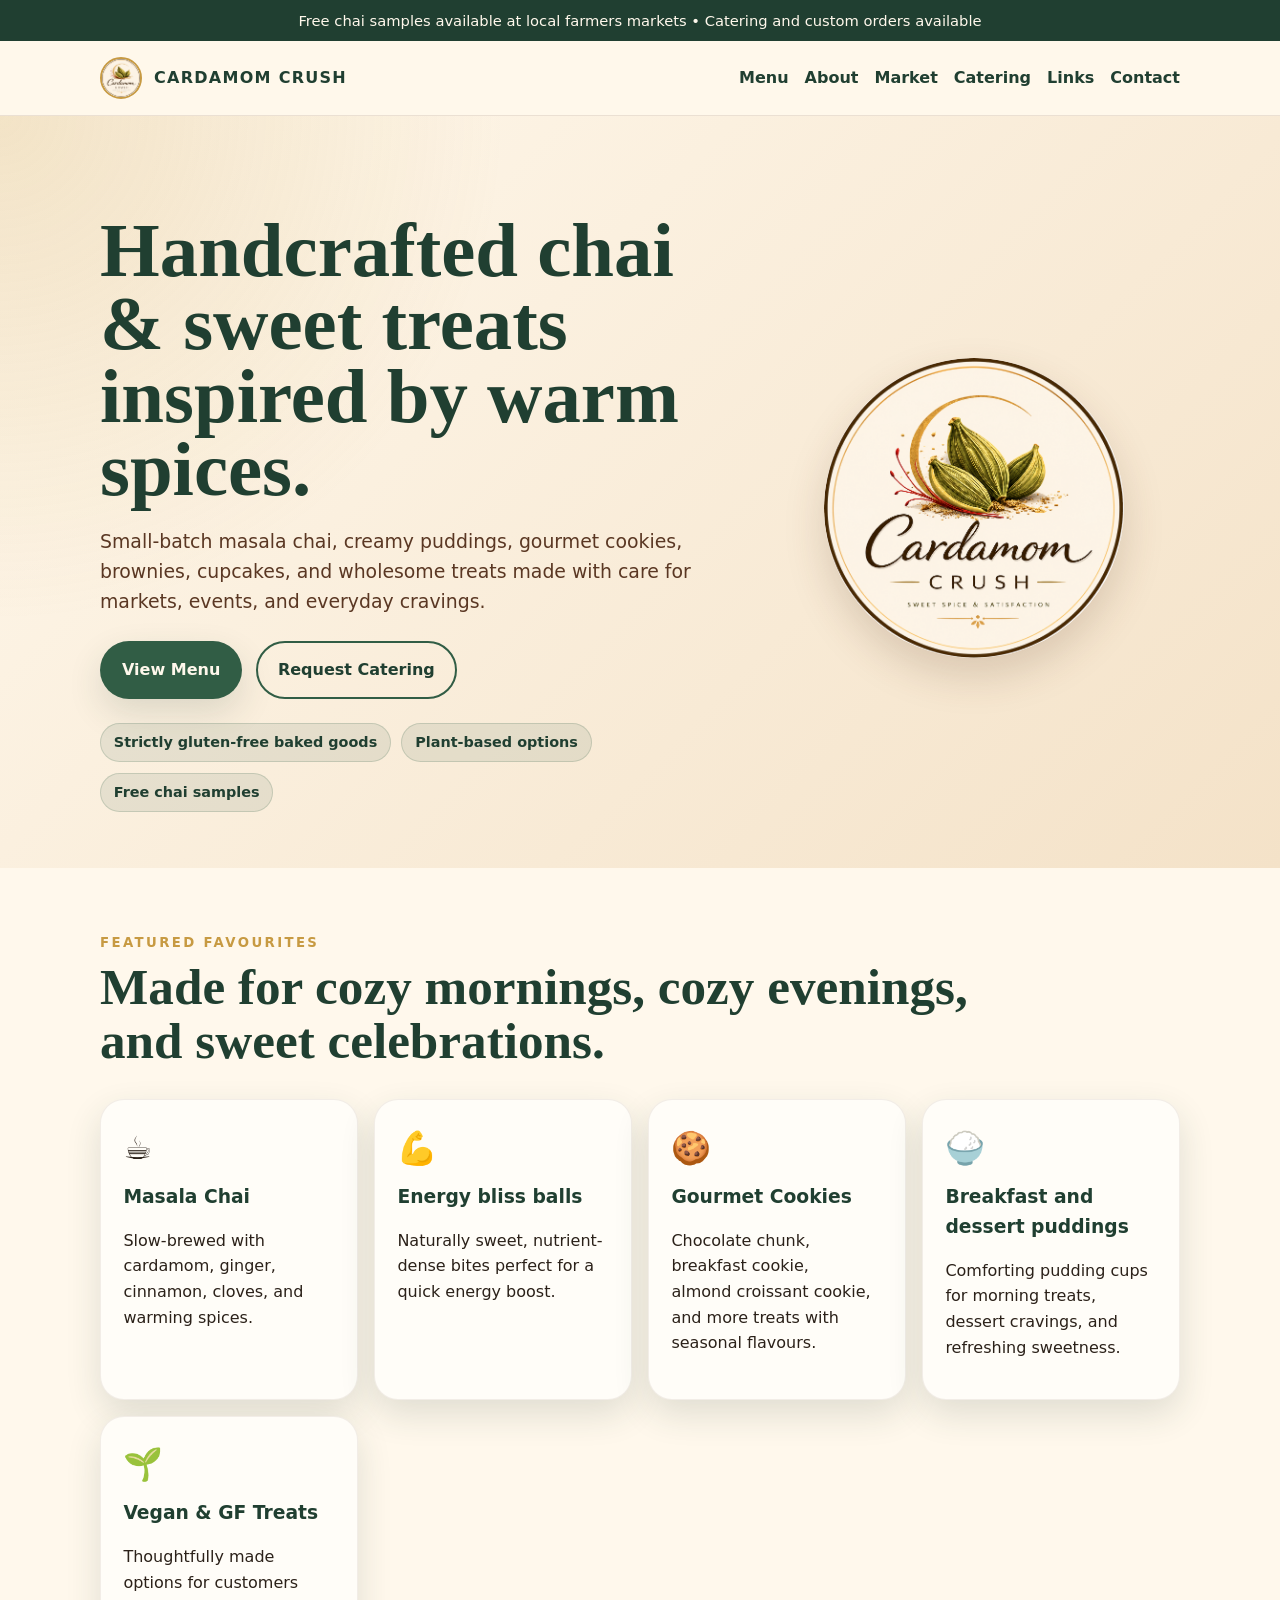
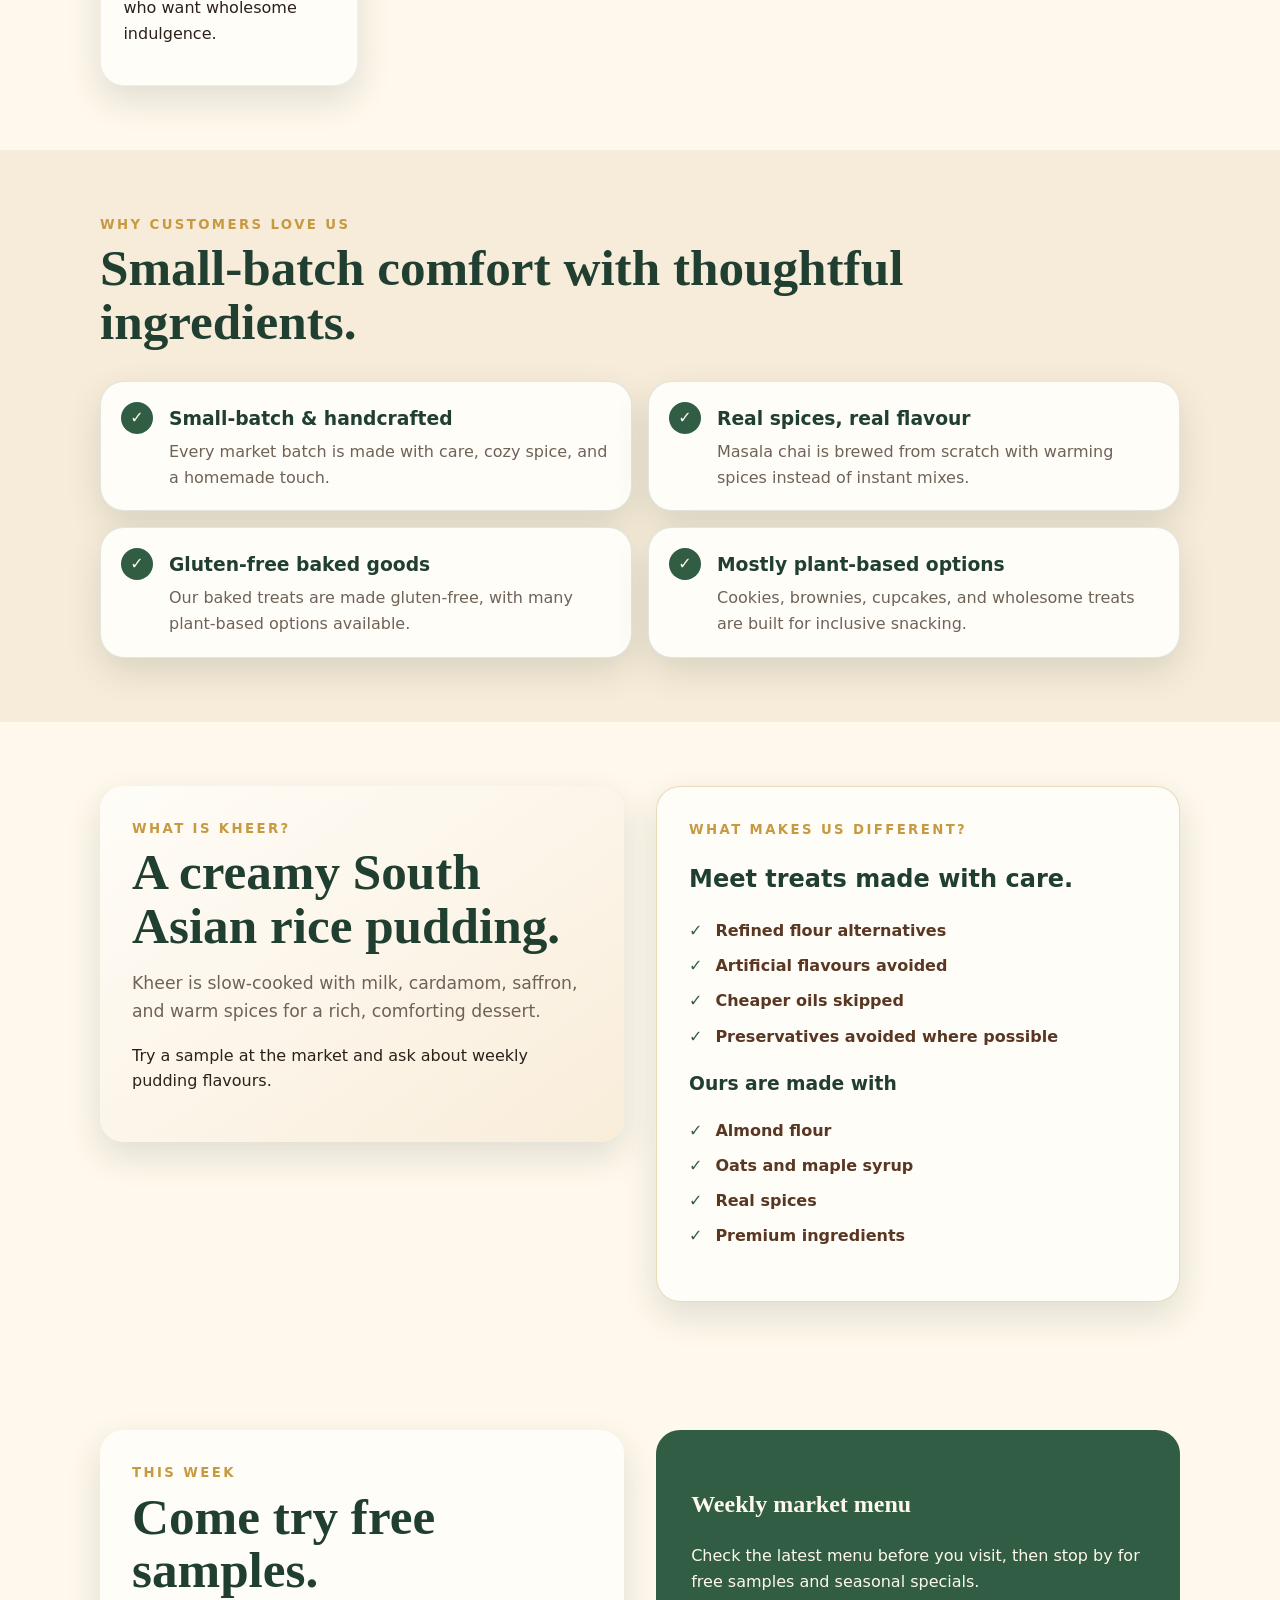
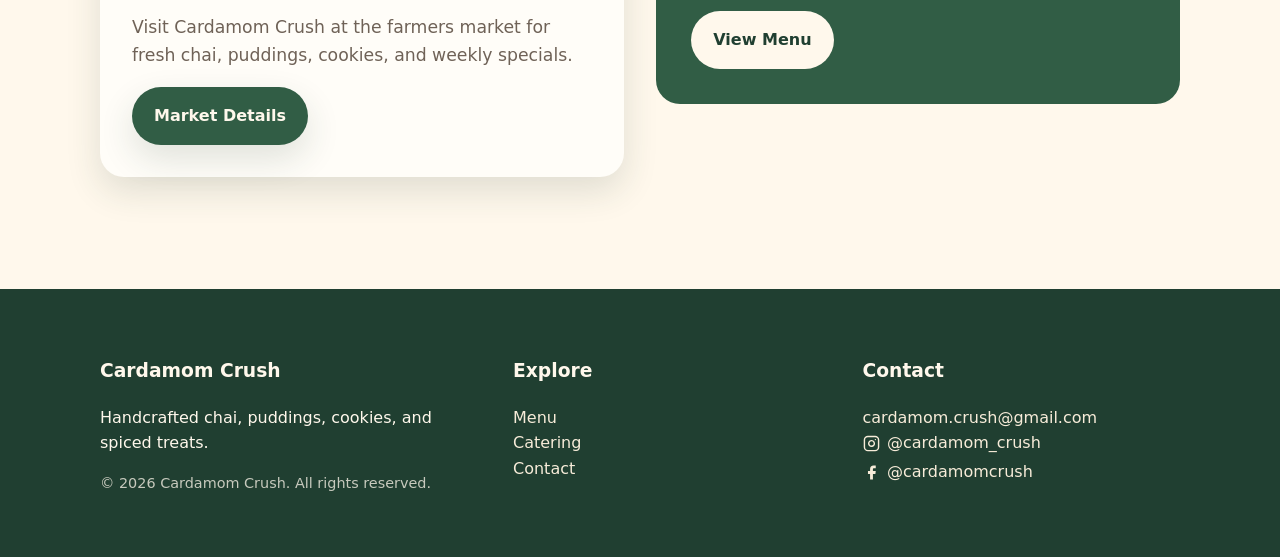
==== index.html @ a9d5a6dd "Initial commit" ====
<!doctype html>
<html lang="en">

<head>
    <meta charset="utf-8">
    <meta name="viewport" content="width=device-width,initial-scale=1">
    <title>Cardamom Crush | Handcrafted Chai & Gluten-Free Treats</title>
    <meta name="description"
        content="Cardamom Crush creates handcrafted masala chai, rice pudding, cookies, brownies, cupcakes, and vegan gluten-free treats in Ontario.">
    <link rel="icon" href="assets/cardamom-crush-logo.png">
    <link rel="apple-touch-icon" href="assets/cardamom-crush-logo.png">
    <link rel="stylesheet" href="styles.css">
</head>

<body>
    <div class="topbar">Free chai samples available at local farmers markets • Catering and custom orders available</div>
    <nav class="nav">
        <div class="container nav-inner"><a class="brand" href="index.html"><span class="brand-mark"><img
                        class="brand-logo" src="assets/cardamom-crush-logo.png" alt=""></span><span>CARDAMOM
                    CRUSH</span></a><button class="menu-toggle">Menu</button>
            <div class="links"><a href="menu.html">Menu</a><a href="about.html">About</a><a
                    href="market.html">Market</a><a href="catering.html">Catering</a><a href="links.html">Links</a><a
                    href="contact.html">Contact</a></div>
        </div>
    </nav>
    <header class="hero">
        <div class="container hero-grid">
            <div class="hero-copy">
                <h1>Handcrafted chai & sweet treats inspired by warm spices.</h1>
                <p>Small-batch masala chai, creamy puddings, gourmet cookies, brownies, cupcakes, and wholesome treats
                    made with care for markets, events, and everyday cravings.</p>
                <div class="hero-actions"><a class="btn btn-primary" href="menu.html">View Menu</a><a
                        class="btn btn-secondary" href="catering.html">Request Catering</a></div>
                <div class="badges"><span class="badge">Strictly gluten-free baked goods</span><span
                        class="badge">Plant-based options</span><span class="badge">Free chai samples</span></div>
            </div>
            <div class="hero-logo-panel">
                <img class="hero-title-logo" src="assets/cardamom-crush-logo.png" alt="Cardamom Crush logo">
            </div>
        </div>
    </header>
    <section class="section">
        <div class="container">
            <div class="eyebrow">Featured favourites</div>
            <h2 class="section-title">Made for cozy mornings, cozy evenings, and sweet celebrations.</h2>
            <div class="cards">
                <article class="card">
                    <div class="icon">☕</div>
                    <h3>Masala Chai</h3>
                    <p>Slow-brewed with cardamom, ginger, cinnamon, cloves, and warming spices.</p>
                </article>
                <article class="card">
                    <div class="icon">💪</div>
                    <h3>Energy bliss balls </h3>
                    <p>Naturally sweet, nutrient-dense bites perfect for a quick energy boost.</p>
                </article>
                <article class="card">
                    <div class="icon">🍪</div>
                    <h3>Gourmet Cookies</h3>
                    <p>Chocolate chunk, breakfast cookie, almond croissant cookie, and more treats with seasonal flavours.</p>
                </article>
                <article class="card">
                    <div class="icon">🍚</div>
                    <h3>Breakfast and dessert puddings</h3>
                    <p>Comforting pudding cups for morning treats, dessert cravings, and refreshing sweetness.</p>
                </article>
                <article class="card">
                    <div class="icon">🌱</div>
                    <h3>Vegan & GF Treats</h3>
                    <p>Thoughtfully made options for customers who want wholesome indulgence.</p>
                </article>
            </div>
        </div>
    </section>
    <section class="section section-alt">
        <div class="container">
            <div class="eyebrow">Why customers love us</div>
            <h2 class="section-title">Small-batch comfort with thoughtful ingredients.</h2>
            <div class="reason-grid">
                <article class="reason-item">
                    <span class="reason-icon">✓</span>
                    <div>
                        <h3>Small-batch & handcrafted</h3>
                        <p>Every market batch is made with care, cozy spice, and a homemade touch.</p>
                    </div>
                </article>
                <article class="reason-item">
                    <span class="reason-icon">✓</span>
                    <div>
                        <h3>Real spices, real flavour</h3>
                        <p>Masala chai is brewed from scratch with warming spices instead of instant mixes.</p>
                    </div>
                </article>
                <article class="reason-item">
                    <span class="reason-icon">✓</span>
                    <div>
                        <h3>Gluten-free baked goods</h3>
                        <p>Our baked treats are made gluten-free, with many plant-based options available.</p>
                    </div>
                </article>
                <article class="reason-item">
                    <span class="reason-icon">✓</span>
                    <div>
                        <h3>Mostly plant-based options</h3>
                        <p>Cookies, brownies, cupcakes, and wholesome treats are built for inclusive snacking.</p>
                    </div>
                </article>
            </div>
        </div>
    </section>
    <section class="section">
        <div class="container split">
            <div class="panel kheer-panel">
                <div class="eyebrow">What is kheer?</div>
                <h2 class="section-title">A creamy South Asian rice pudding.</h2>
                <p class="lead">Kheer is slow-cooked with milk, cardamom, saffron, and warm spices for a rich, comforting dessert.</p>
                <p>Try a sample at the market and ask about weekly pudding flavours.</p>
            </div>
            <div class="panel difference-panel">
                <div class="eyebrow">What makes us different?</div>
                <h2>Meet treats made with care.</h2>
                <ul class="check-list">
                    <li>Refined flour alternatives</li>
                    <li>Artificial flavours avoided</li>
                    <li>Cheaper oils skipped</li>
                    <li>Preservatives avoided where possible</li>
                </ul>
                <h3>Ours are made with</h3>
                <ul class="check-list">
                    <li>Almond flour</li>
                    <li>Oats and maple syrup</li>
                    <li>Real spices</li>
                    <li>Premium ingredients</li>
                </ul>
            </div>
        </div>
    </section>
    <section class="section">
        <div class="container split">
            <div class="panel">
                <div class="eyebrow">This week</div>
                <h2 class="section-title">Come try free samples.</h2>
                <p class="lead">Visit Cardamom Crush at the farmers market for fresh chai, puddings, cookies, and weekly
                    specials.</p><a class="btn btn-primary" href="market.html">Market Details</a>
            </div>
            <div class="green-block">
                <h2>Weekly market menu</h2>
                <p>Check the latest menu before you visit, then stop by for free samples and seasonal specials.</p><a
                    class="btn btn-light" href="menu.html">View Menu</a>
            </div>
        </div>
    </section>
    <footer class="footer">
        <div class="container footer-grid">
            <div>
                <h3>Cardamom Crush</h3>
                <p>Handcrafted chai, puddings, cookies, and spiced treats.</p>
                <p class="small">© 2026 Cardamom Crush. All rights reserved.</p>
            </div>
            <div>
                <h3>Explore</h3>
                <p><a href="menu.html">Menu</a><br><a href="catering.html">Catering</a><br><a
                        href="contact.html">Contact</a></p>
            </div>
            <div>
                <h3>Contact</h3>
                <p><a data-business-href="email" href="mailto:hello@cardamomcrush.ca"><span
                            data-business="email">hello@cardamomcrush.ca</span></a><br><a class="social-link"
                        data-business-href="instagram" href="#"><span class="social-icon social-icon-instagram"
                            aria-hidden="true"></span><span data-business="instagram">@cardamom_crush</span></a><br><a
                        class="social-link" data-business-href="facebook" href="#"><span
                            class="social-icon social-icon-facebook" aria-hidden="true"></span><span
                            data-business="facebook">@cardamomcrush</span></a></p>
            </div>
        </div>
    </footer>
    <script src="editable-data.js"></script>
    <script src="script.js"></script>
</body>

</html>
---- styles.css ----
:root{
  --green:#315d45;--green-dark:#203f31;--cream:#fff8ec;--cream2:#f7ecd9;--brown:#5a3723;--gold:#c79a42;--ink:#2b2119;--muted:#6f6257;--white:#fffdf8;--shadow:0 14px 35px rgba(32,63,49,.14);--radius:24px
}
*{box-sizing:border-box}html,body{min-height:100%;height:auto}body{margin:0;overflow-x:hidden;font-family:Inter,system-ui,-apple-system,Segoe UI,Arial,sans-serif;color:var(--ink);background:var(--cream);line-height:1.6}a{color:inherit;text-decoration:none}.container{width:min(1080px,calc(100% - 48px));margin-inline:auto}.topbar{background:var(--green-dark);color:var(--cream);font-size:.92rem;text-align:center;padding:.55rem}.nav{position:relative;z-index:20;background:rgba(255,248,236,.97);border-bottom:1px solid rgba(90,55,35,.12)}.nav-inner{display:flex;align-items:center;justify-content:space-between;padding:1rem 0}.brand{display:flex;align-items:center;gap:.75rem;font-weight:800;letter-spacing:.08em;color:var(--green-dark)}.brand-mark{width:42px;height:42px;border-radius:50%;display:grid;place-items:center;background:var(--green);color:var(--cream);font-family:Georgia,serif;font-size:1.5rem;border:2px solid var(--gold);overflow:hidden}.brand-logo{width:100%;height:100%;display:block;object-fit:cover}.hero-title-logo{width:min(300px,38vw);height:auto;border-radius:50%;box-shadow:0 18px 40px rgba(90,55,35,.18);margin:0}.links{display:flex;gap:1rem;align-items:center}.links a{font-weight:650;color:var(--green-dark)}.links a:hover{color:var(--gold)}.menu-toggle{display:none;background:var(--green);color:var(--cream);border:0;border-radius:12px;padding:.65rem .85rem}.btn{display:inline-flex;align-items:center;justify-content:center;border-radius:999px;padding:.9rem 1.25rem;font-weight:800;border:2px solid transparent;transition:.2s}.btn-primary{background:var(--green);color:var(--cream);box-shadow:var(--shadow)}.btn-secondary{background:transparent;border-color:var(--green);color:var(--green-dark)}.btn-light{background:var(--cream);color:var(--green-dark)}.hero{padding:5.5rem 0 3.5rem;background:radial-gradient(circle at top left,rgba(199,154,66,.22),transparent 34%),linear-gradient(135deg,var(--cream),#f4e2c8)}.hero-grid{display:grid;grid-template-columns:minmax(0,1.08fr) minmax(260px,.72fr);gap:3rem;align-items:center}.hero-copy{max-width:780px;margin-inline:0}.hero-logo-panel{display:grid;justify-items:center;align-content:center;text-align:center;gap:1rem}.eyebrow{text-transform:uppercase;letter-spacing:.18em;color:var(--gold);font-weight:900;font-size:.83rem}.hero h1,.page-hero h1{font-family:Georgia,serif;font-size:clamp(2.8rem,6vw,5.8rem);line-height:.95;margin:.7rem 0 1rem;color:var(--green-dark)}.hero p{font-size:1.18rem;color:var(--brown);max-width:780px}.hero-actions{display:flex;gap:.85rem;flex-wrap:wrap;margin:1.5rem 0}.badges{display:flex;gap:.65rem;flex-wrap:wrap;margin-top:1rem}.badge{background:rgba(49,93,69,.1);color:var(--green-dark);border:1px solid rgba(49,93,69,.18);padding:.45rem .8rem;border-radius:999px;font-weight:750;font-size:.9rem}.photo-card{background:var(--white);border-radius:var(--radius);box-shadow:var(--shadow);padding:1rem;transform:rotate(1deg)}.photo-art{min-height:430px;border-radius:18px;background:linear-gradient(160deg,rgba(49,93,69,.92),rgba(90,55,35,.82)),radial-gradient(circle at 75% 20%,rgba(255,248,236,.45),transparent 24%);display:flex;flex-direction:column;justify-content:end;padding:2rem;color:var(--cream);position:relative;overflow:hidden}.photo-art h2{font-family:Georgia,serif;font-size:2.2rem;margin:0}.section{padding:4rem 0}.section-title{font-family:Georgia,serif;font-size:clamp(2rem,4vw,3.4rem);line-height:1.05;margin:.4rem 0 1rem;color:var(--green-dark);max-width:900px}.lead{font-size:1.08rem;color:var(--muted);max-width:780px}.cards{display:grid;grid-template-columns:repeat(4,1fr);gap:1rem;margin-top:2rem}.card{background:var(--white);padding:1.4rem;border-radius:var(--radius);box-shadow:var(--shadow);border:1px solid rgba(90,55,35,.08)}.card .icon{font-size:2rem}.card h3{margin:.5rem 0;color:var(--green-dark)}.split{display:grid;grid-template-columns:repeat(2,minmax(0,1fr));gap:2rem;align-items:start}.panel{background:var(--white);border-radius:var(--radius);box-shadow:var(--shadow);padding:2rem}.menu-list{display:grid;gap:.75rem}.menu-item{display:flex;justify-content:space-between;gap:1rem;border-bottom:1px dashed rgba(90,55,35,.22);padding:.75rem 0}.menu-item strong{color:var(--green-dark)}.menu-item span{color:var(--muted);font-size:.95rem}.green-block{background:var(--green);color:var(--cream);border-radius:var(--radius);padding:2.2rem}.green-block h2,.green-block h3{font-family:Georgia,serif;color:var(--cream)}.page-hero{padding:4rem 0;background:linear-gradient(135deg,var(--cream),#f2dfc0)}.page-hero .container{width:min(1080px,calc(100% - 48px));max-width:1080px;margin-inline:auto}.page-hero h1,.page-hero .lead{max-width:780px}.form{display:grid;gap:1rem}.field{display:grid;gap:.35rem}.field label{font-weight:800;color:var(--green-dark)}input,select,textarea{width:100%;padding:.9rem 1rem;border:1px solid rgba(49,93,69,.25);border-radius:14px;background:#fff;color:var(--ink);font:inherit}textarea{min-height:135px;resize:vertical}.hidden{display:none}.link-buttons{display:grid;gap:.85rem;max-width:560px;margin:2rem 0}.link-button{background:var(--white);border:1px solid rgba(90,55,35,.12);border-radius:18px;padding:1rem 1.2rem;box-shadow:var(--shadow);font-weight:850;display:flex;justify-content:space-between;align-items:center}.social-link{display:inline-flex;align-items:center;gap:.45rem}.social-icon{width:1.08em;height:1.08em;display:inline-block;flex:0 0 auto;background:currentColor;vertical-align:-.16em}.social-icon-instagram{-webkit-mask:url("data:image/svg+xml,%3Csvg xmlns='http://www.w3.org/2000/svg' viewBox='0 0 24 24' fill='none' stroke='black' stroke-width='2' stroke-linecap='round' stroke-linejoin='round'%3E%3Crect x='2' y='2' width='20' height='20' rx='5' ry='5'/%3E%3Cpath d='M16 11.37A4 4 0 1 1 12.63 8 4 4 0 0 1 16 11.37z'/%3E%3Cline x1='17.5' y1='6.5' x2='17.51' y2='6.5'/%3E%3C/svg%3E") center/contain no-repeat;mask:url("data:image/svg+xml,%3Csvg xmlns='http://www.w3.org/2000/svg' viewBox='0 0 24 24' fill='none' stroke='black' stroke-width='2' stroke-linecap='round' stroke-linejoin='round'%3E%3Crect x='2' y='2' width='20' height='20' rx='5' ry='5'/%3E%3Cpath d='M16 11.37A4 4 0 1 1 12.63 8 4 4 0 0 1 16 11.37z'/%3E%3Cline x1='17.5' y1='6.5' x2='17.51' y2='6.5'/%3E%3C/svg%3E") center/contain no-repeat}.social-icon-facebook{-webkit-mask:url("data:image/svg+xml,%3Csvg xmlns='http://www.w3.org/2000/svg' viewBox='0 0 24 24' fill='black'%3E%3Cpath d='M18 2h-3a5 5 0 0 0-5 5v3H7v4h3v8h4v-8h3.5l.5-4h-4V7a1 1 0 0 1 1-1h3z'/%3E%3C/svg%3E") center/contain no-repeat;mask:url("data:image/svg+xml,%3Csvg xmlns='http://www.w3.org/2000/svg' viewBox='0 0 24 24' fill='black'%3E%3Cpath d='M18 2h-3a5 5 0 0 0-5 5v3H7v4h3v8h4v-8h3.5l.5-4h-4V7a1 1 0 0 1 1-1h3z'/%3E%3C/svg%3E") center/contain no-repeat}.footer{background:var(--green-dark);color:var(--cream);padding:3rem 0;margin-top:3rem}.footer-grid{display:grid;grid-template-columns:1.2fr 1fr 1fr;gap:2rem}.footer a{color:var(--cream2)}.small{font-size:.9rem;color:rgba(255,248,236,.75)}.notice{background:rgba(199,154,66,.14);border:1px solid rgba(199,154,66,.35);padding:1rem;border-radius:18px;color:var(--brown)}
@media(max-width:850px){.hero-grid,.split,.footer-grid{grid-template-columns:1fr}.cards{grid-template-columns:1fr 1fr}.links{display:none;position:absolute;left:0;right:0;top:74px;background:var(--cream);padding:1rem 4%;flex-direction:column;align-items:flex-start;border-bottom:1px solid rgba(90,55,35,.12)}.links.open{display:flex}.menu-toggle{display:block}.photo-art{min-height:300px}.hero{padding-top:3rem}}
@media(max-width:540px){.cards{grid-template-columns:1fr}.hero h1{font-size:3rem}.btn{width:100%}.hero-actions{gap:.6rem}}

/* Editable content components */
.price{float:right;font-weight:700;color:#3b5f3f}.editable-item summary{cursor:pointer;list-style:none}.editable-item summary::-webkit-details-marker{display:none}.details-body{margin-top:.75rem;padding-top:.75rem;border-top:1px solid rgba(59,95,63,.18);font-size:.95rem}.details-body p{margin:.4rem 0}.checkbox-grid{display:grid;grid-template-columns:repeat(auto-fit,minmax(210px,1fr));gap:.75rem}.check{background:#fff;border:1px solid rgba(59,95,63,.18);border-radius:14px;padding:.8rem;display:block}.field span{display:block;margin-bottom:.4rem;font-weight:700}.links-wrap{max-width:1080px}.link-list{display:grid;grid-template-columns:repeat(2,minmax(0,1fr));gap:1rem}.link-card{text-decoration:none;background:#fff;border:1px solid rgba(59,95,63,.16);border-radius:22px;padding:1rem 1.2rem;font-weight:800;color:#28422b;box-shadow:0 10px 24px rgba(42,66,43,.08);display:flex;align-items:center;gap:.65rem}.link-card:hover{transform:translateY(-1px)}
.section-alt{background:var(--cream2)}.reason-grid{display:grid;grid-template-columns:repeat(2,minmax(0,1fr));gap:1rem;margin-top:2rem}.reason-item{display:grid;grid-template-columns:auto 1fr;gap:1rem;align-items:start;background:var(--white);border:1px solid rgba(49,93,69,.14);border-radius:var(--radius);padding:1.25rem;box-shadow:var(--shadow)}.reason-icon{width:32px;height:32px;border-radius:50%;display:grid;place-items:center;background:var(--green);color:var(--cream);font-weight:900}.reason-item h3{margin:.1rem 0 .35rem;color:var(--green-dark)}.reason-item p{margin:0;color:var(--muted)}.kheer-panel{background:linear-gradient(145deg,var(--white),#f9edda)}.difference-panel{border:1px solid rgba(199,154,66,.35)}.difference-panel h2,.difference-panel h3{color:var(--green-dark)}.check-list{display:grid;gap:.6rem;margin:1rem 0 1.25rem;padding:0;list-style:none}.check-list li{position:relative;padding-left:1.65rem;color:var(--brown);font-weight:650}.check-list li::before{content:"✓";position:absolute;left:0;top:0;color:var(--green);font-weight:900}.check-list-light li{color:var(--cream)}.check-list-light li::before{color:var(--gold)}
.hero p,.page-hero .lead,.section p,.card p,.panel p,.green-block p,.details-body p{text-align:left;text-wrap:pretty}
@media(max-width:850px){.reason-grid{grid-template-columns:1fr}}
@media(max-width:700px){.link-list{grid-template-columns:1fr}}
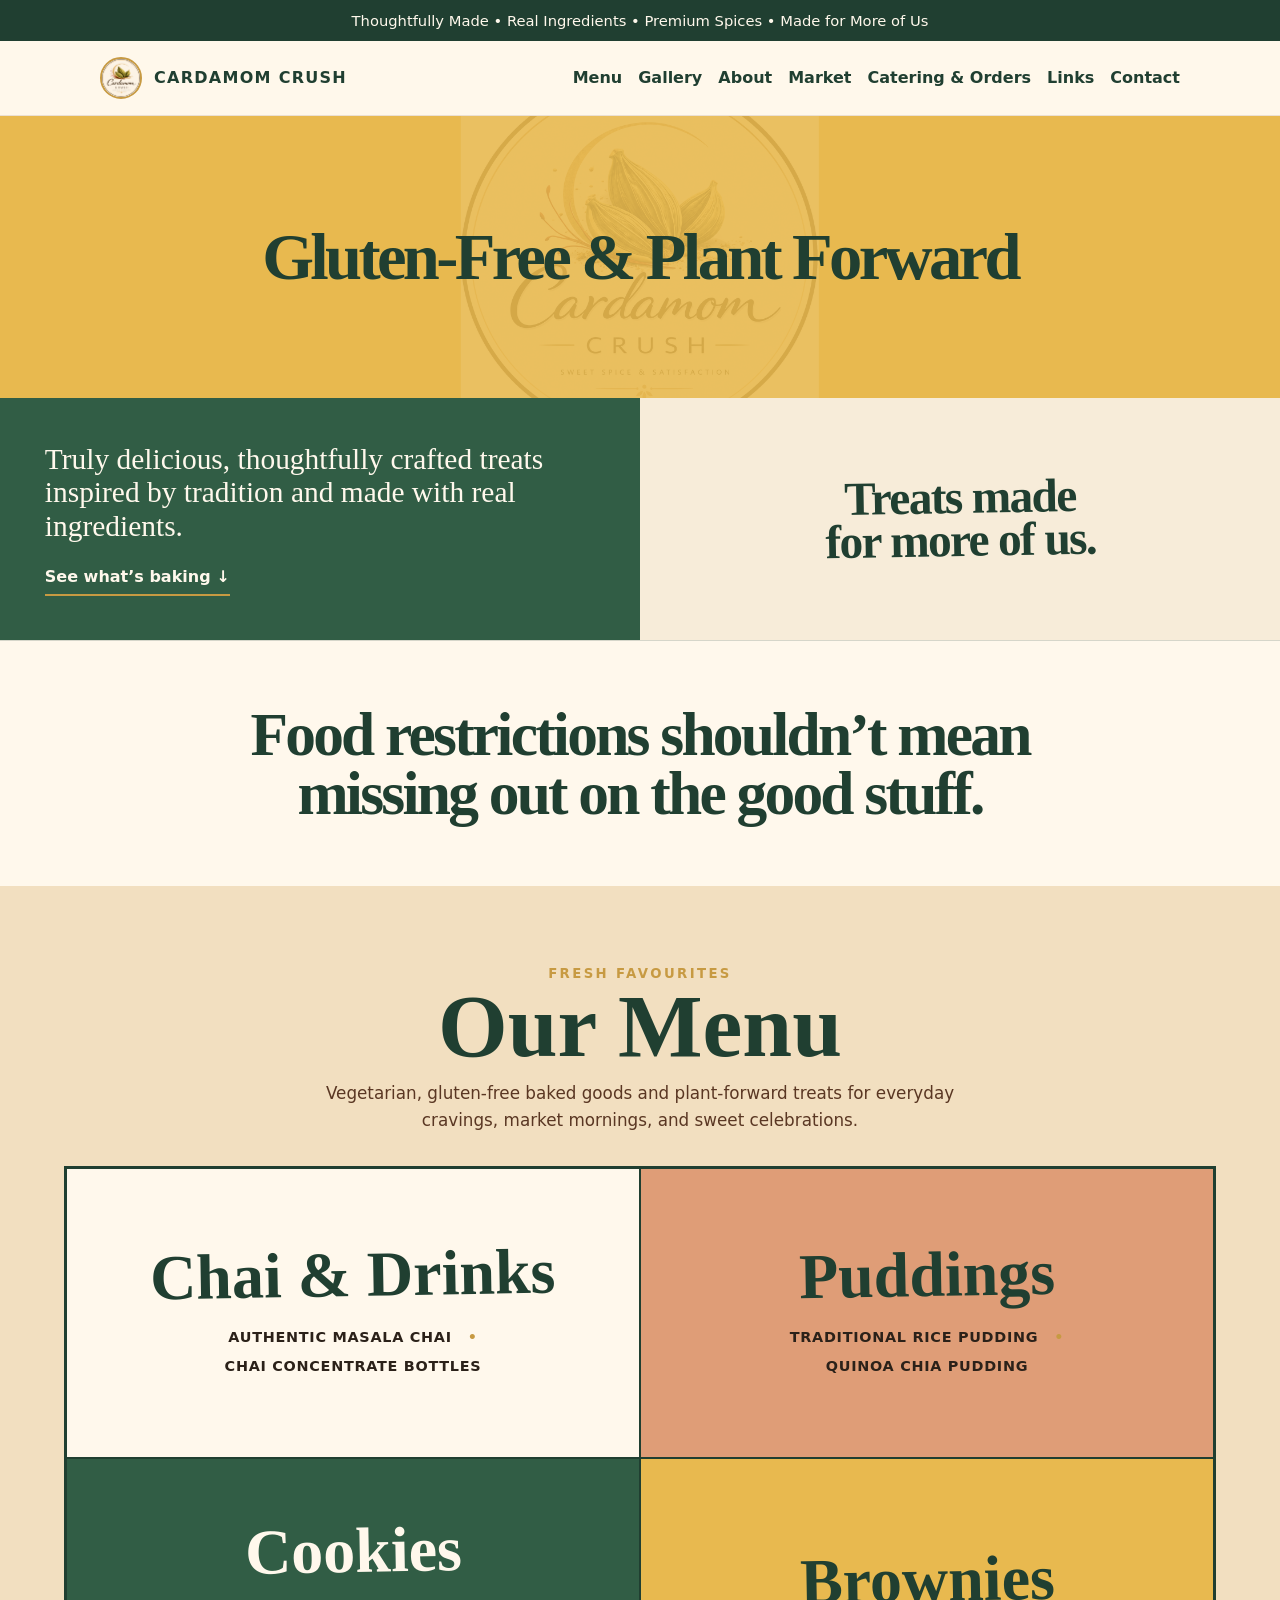
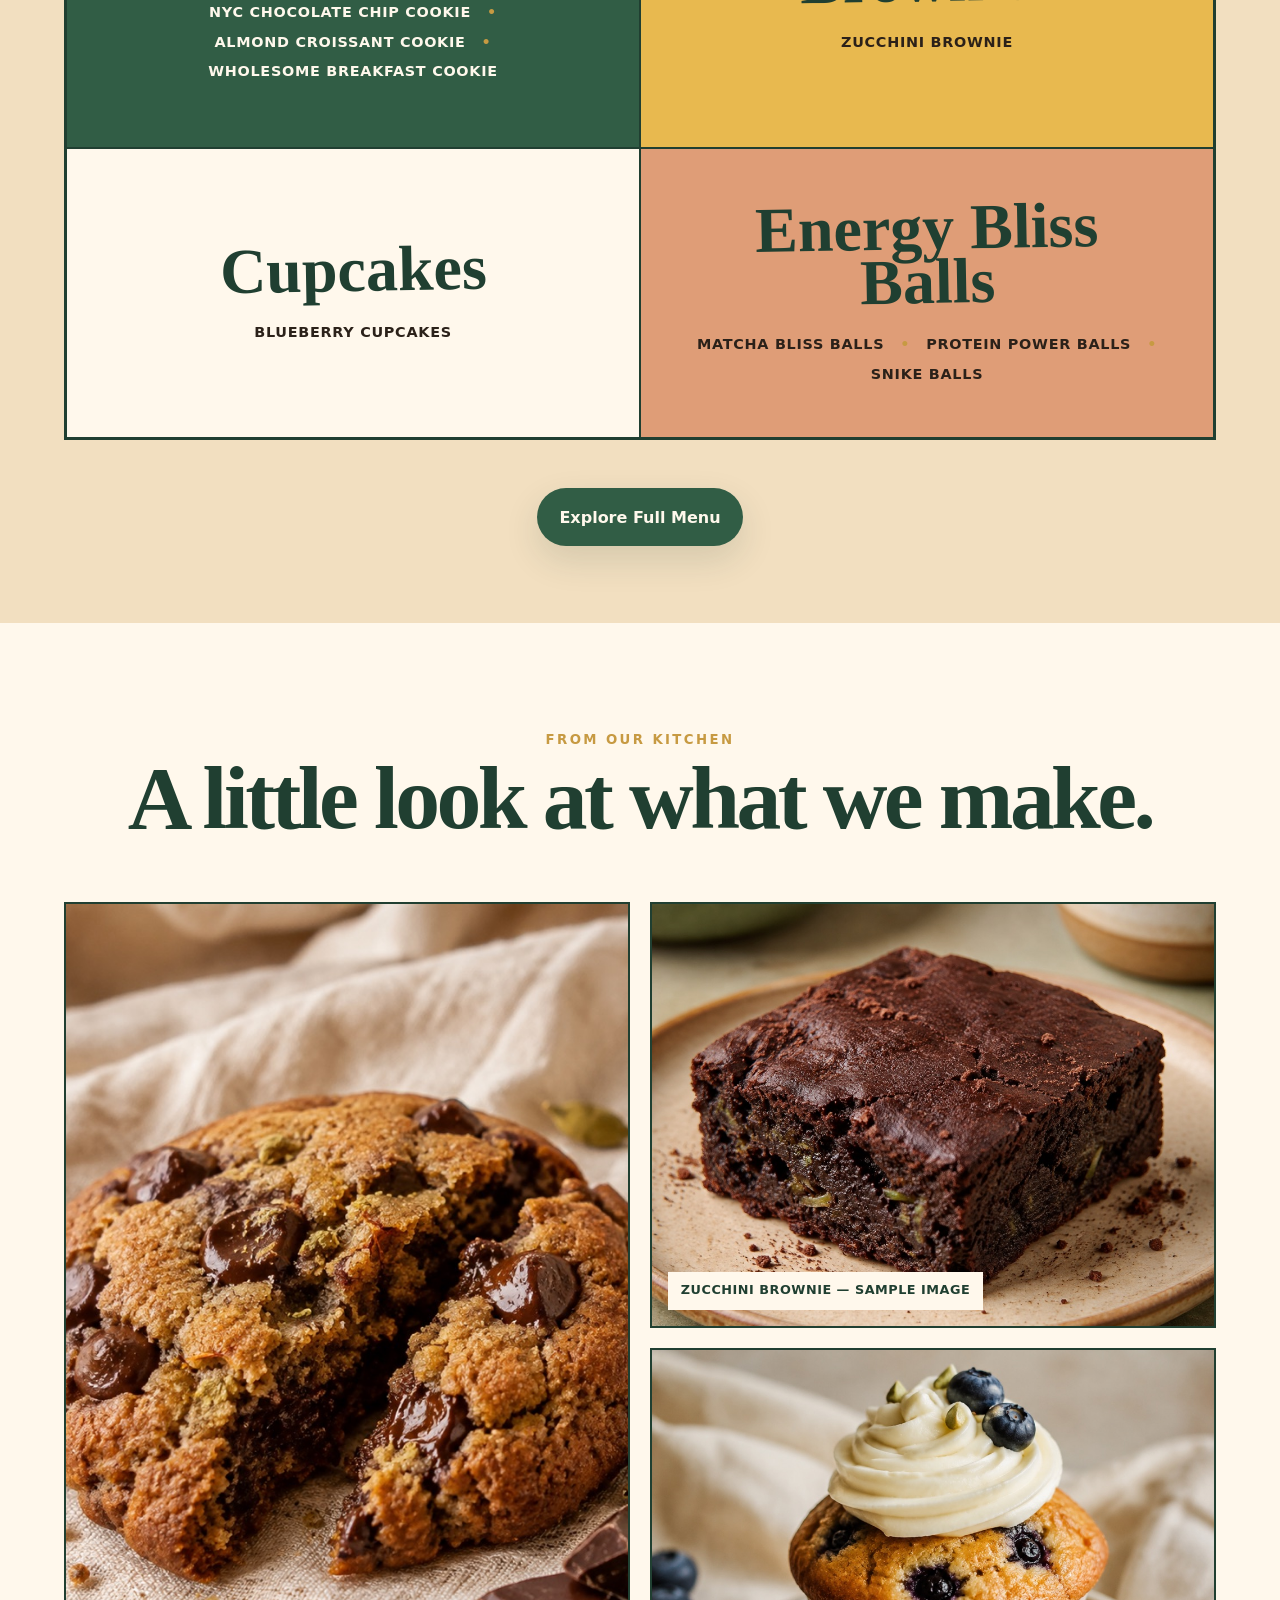
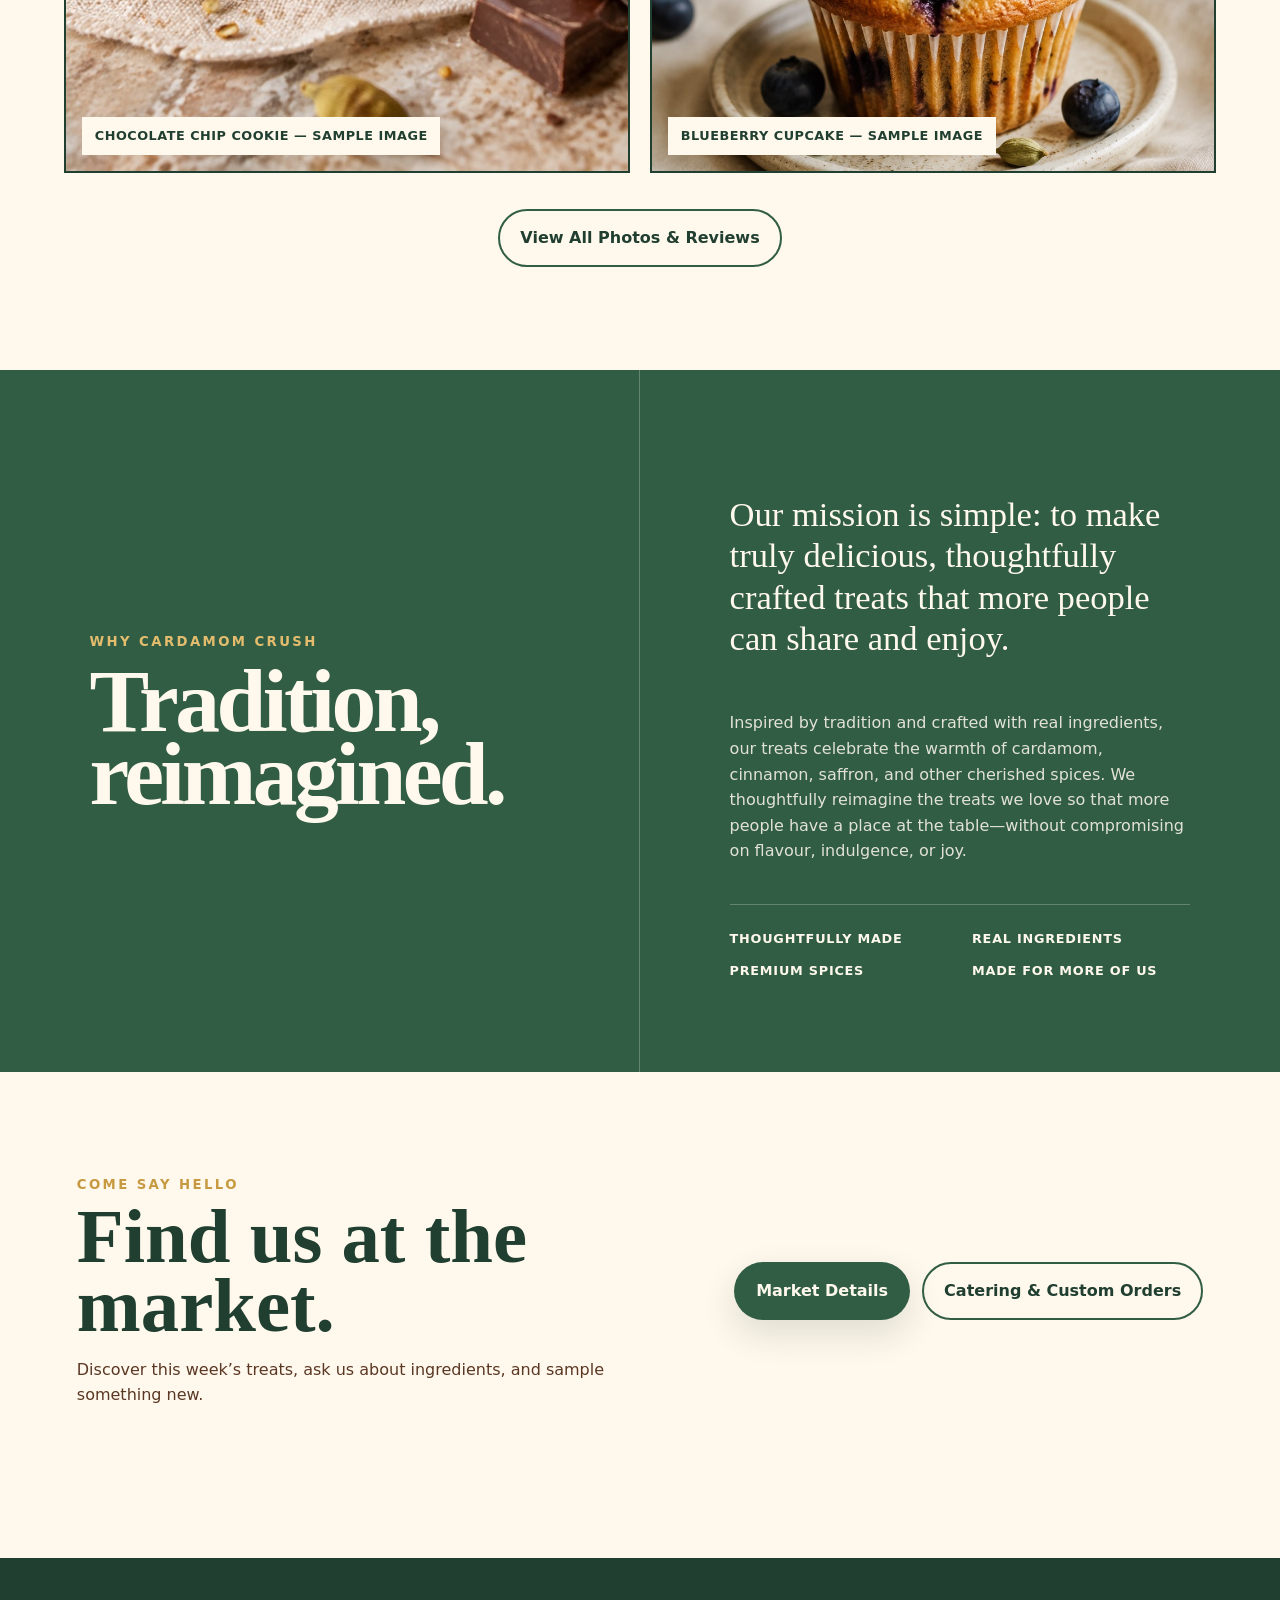
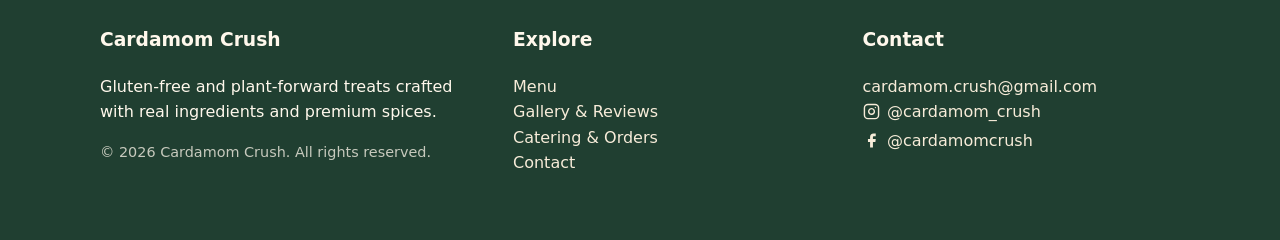
==== commit 07c54a42: "feat: redesign bakery site and add editable gallery - refresh the homepage around gluten-free and pl" ====
--- a/index.html
+++ b/index.html
@@ -4,162 +4,129 @@
 <head>
     <meta charset="utf-8">
     <meta name="viewport" content="width=device-width,initial-scale=1">
-    <title>Cardamom Crush | Handcrafted Chai & Gluten-Free Treats</title>
+    <title>Gluten-Free &amp; Plant-Forward Bakery | Cardamom Crush</title>
     <meta name="description"
-        content="Cardamom Crush creates handcrafted masala chai, rice pudding, cookies, brownies, cupcakes, and vegan gluten-free treats in Ontario.">
+        content="Discover vegetarian, gluten-free baked goods and plant-forward treats from Cardamom Crush, including cookies, brownies, bliss balls, puddings and masala chai in Carleton Place, Ontario.">
+    <link rel="canonical" href="https://cardamomcrush.ca/">
+    <meta property="og:type" content="website">
+    <meta property="og:site_name" content="Cardamom Crush">
+    <meta property="og:title" content="Gluten-Free &amp; Plant-Forward Bakery | Cardamom Crush">
+    <meta property="og:description" content="Thoughtfully crafted vegetarian, gluten-free baked goods and plant-forward treats made with real ingredients and premium spices.">
+    <meta property="og:url" content="https://cardamomcrush.ca/">
+    <meta property="og:image" content="https://cardamomcrush.ca/assets/cardamom-crush-logo.png">
     <link rel="icon" href="assets/cardamom-crush-logo.png">
     <link rel="apple-touch-icon" href="assets/cardamom-crush-logo.png">
     <link rel="stylesheet" href="styles.css">
+    <script src="https://identity.netlify.com/v1/netlify-identity-widget.js"></script>
+    <script type="application/ld+json">
+    {
+        "@context": "https://schema.org",
+        "@type": "Organization",
+        "name": "Cardamom Crush",
+        "url": "https://cardamomcrush.ca/",
+        "logo": "https://cardamomcrush.ca/assets/cardamom-crush-logo.png",
+        "email": "cardamom.crush@gmail.com",
+        "description": "A vegetarian, gluten-free and plant-forward bakery brand creating cookies, brownies, bliss balls, puddings and masala chai with real ingredients and premium spices.",
+        "areaServed": {"@type": "City", "name": "Carleton Place, Ontario"},
+        "sameAs": [
+            "https://www.instagram.com/cardamom_crush",
+            "https://www.facebook.com/cardamomcrush"
+        ]
+    }
+    </script>
 </head>
 
 <body>
-    <div class="topbar">Free chai samples available at local farmers markets • Catering and custom orders available</div>
+    <div class="topbar">Thoughtfully Made • Real Ingredients • Premium Spices • Made for More of Us</div>
     <nav class="nav">
         <div class="container nav-inner"><a class="brand" href="index.html"><span class="brand-mark"><img
                         class="brand-logo" src="assets/cardamom-crush-logo.png" alt=""></span><span>CARDAMOM
                     CRUSH</span></a><button class="menu-toggle">Menu</button>
-            <div class="links"><a href="menu.html">Menu</a><a href="about.html">About</a><a
-                    href="market.html">Market</a><a href="catering.html">Catering</a><a href="links.html">Links</a><a
+            <div class="links"><a href="menu.html">Menu</a><a href="gallery.html">Gallery</a><a href="about.html">About</a><a
+                    href="market.html">Market</a><a href="catering.html">Catering &amp; Orders</a><a href="links.html">Links</a><a
                     href="contact.html">Contact</a></div>
         </div>
     </nav>
-    <header class="hero">
-        <div class="container hero-grid">
-            <div class="hero-copy">
-                <h1>Handcrafted chai & sweet treats inspired by warm spices.</h1>
-                <p>Small-batch masala chai, creamy puddings, gourmet cookies, brownies, cupcakes, and wholesome treats
-                    made with care for markets, events, and everyday cravings.</p>
-                <div class="hero-actions"><a class="btn btn-primary" href="menu.html">View Menu</a><a
-                        class="btn btn-secondary" href="catering.html">Request Catering</a></div>
-                <div class="badges"><span class="badge">Strictly gluten-free baked goods</span><span
-                        class="badge">Plant-based options</span><span class="badge">Free chai samples</span></div>
+    <main class="editorial-home">
+        <header class="editorial-hero">
+            <div class="editorial-hero-main">
+                <h1>Gluten-Free &amp; Plant Forward</h1>
             </div>
-            <div class="hero-logo-panel">
-                <img class="hero-title-logo" src="assets/cardamom-crush-logo.png" alt="Cardamom Crush logo">
+            <div class="editorial-hero-side">
+                <div class="editorial-intro">
+                    <p>Truly delicious, thoughtfully crafted treats inspired by tradition and made with real ingredients.</p>
+                    <a class="editorial-link" href="#our-menu">See what’s baking <span aria-hidden="true">↓</span></a>
+                </div>
+                <div class="editorial-promise">
+                    <h2>Treats made<br>for more of us.</h2>
+                </div>
             </div>
-        </div>
-    </header>
-    <section class="section">
-        <div class="container">
-            <div class="eyebrow">Featured favourites</div>
-            <h2 class="section-title">Made for cozy mornings, cozy evenings, and sweet celebrations.</h2>
-            <div class="cards">
-                <article class="card">
-                    <div class="icon">☕</div>
-                    <h3>Masala Chai</h3>
-                    <p>Slow-brewed with cardamom, ginger, cinnamon, cloves, and warming spices.</p>
-                </article>
-                <article class="card">
-                    <div class="icon">💪</div>
-                    <h3>Energy bliss balls </h3>
-                    <p>Naturally sweet, nutrient-dense bites perfect for a quick energy boost.</p>
-                </article>
-                <article class="card">
-                    <div class="icon">🍪</div>
-                    <h3>Gourmet Cookies</h3>
-                    <p>Chocolate chunk, breakfast cookie, almond croissant cookie, and more treats with seasonal flavours.</p>
-                </article>
-                <article class="card">
-                    <div class="icon">🍚</div>
-                    <h3>Breakfast and dessert puddings</h3>
-                    <p>Comforting pudding cups for morning treats, dessert cravings, and refreshing sweetness.</p>
-                </article>
-                <article class="card">
-                    <div class="icon">🌱</div>
-                    <h3>Vegan & GF Treats</h3>
-                    <p>Thoughtfully made options for customers who want wholesome indulgence.</p>
-                </article>
+        </header>
+
+        <section class="editorial-introduction">
+            <p>Food restrictions shouldn’t mean missing out on the good stuff.</p>
+        </section>
+
+        <section class="editorial-menu" id="our-menu">
+            <div class="editorial-menu-heading">
+                <div class="eyebrow">Fresh favourites</div>
+                <h2>Our Menu</h2>
+                <p>Vegetarian, gluten-free baked goods and plant-forward treats for everyday cravings, market mornings,
+                    and sweet celebrations.</p>
             </div>
-        </div>
-    </section>
-    <section class="section section-alt">
-        <div class="container">
-            <div class="eyebrow">Why customers love us</div>
-            <h2 class="section-title">Small-batch comfort with thoughtful ingredients.</h2>
-            <div class="reason-grid">
-                <article class="reason-item">
-                    <span class="reason-icon">✓</span>
-                    <div>
-                        <h3>Small-batch & handcrafted</h3>
-                        <p>Every market batch is made with care, cozy spice, and a homemade touch.</p>
-                    </div>
-                </article>
-                <article class="reason-item">
-                    <span class="reason-icon">✓</span>
-                    <div>
-                        <h3>Real spices, real flavour</h3>
-                        <p>Masala chai is brewed from scratch with warming spices instead of instant mixes.</p>
-                    </div>
-                </article>
-                <article class="reason-item">
-                    <span class="reason-icon">✓</span>
-                    <div>
-                        <h3>Gluten-free baked goods</h3>
-                        <p>Our baked treats are made gluten-free, with many plant-based options available.</p>
-                    </div>
-                </article>
-                <article class="reason-item">
-                    <span class="reason-icon">✓</span>
-                    <div>
-                        <h3>Mostly plant-based options</h3>
-                        <p>Cookies, brownies, cupcakes, and wholesome treats are built for inclusive snacking.</p>
-                    </div>
-                </article>
+            <div class="editorial-menu-grid" data-editable="home-menu"></div>
+            <div class="editorial-menu-action">
+                <a class="btn btn-primary" href="menu.html">Explore Full Menu</a>
             </div>
-        </div>
-    </section>
-    <section class="section">
-        <div class="container split">
-            <div class="panel kheer-panel">
-                <div class="eyebrow">What is kheer?</div>
-                <h2 class="section-title">A creamy South Asian rice pudding.</h2>
-                <p class="lead">Kheer is slow-cooked with milk, cardamom, saffron, and warm spices for a rich, comforting dessert.</p>
-                <p>Try a sample at the market and ask about weekly pudding flavours.</p>
+        </section>
+
+        <section class="editorial-gallery hidden" data-editable="gallery" data-gallery-limit="3"
+            data-gallery-more="gallery.html"></section>
+
+        <section class="editorial-story">
+            <div class="editorial-story-title">
+                <div class="eyebrow eyebrow-light">Why Cardamom Crush</div>
+                <h2>Tradition,<br>reimagined.</h2>
             </div>
-            <div class="panel difference-panel">
-                <div class="eyebrow">What makes us different?</div>
-                <h2>Meet treats made with care.</h2>
-                <ul class="check-list">
-                    <li>Refined flour alternatives</li>
-                    <li>Artificial flavours avoided</li>
-                    <li>Cheaper oils skipped</li>
-                    <li>Preservatives avoided where possible</li>
-                </ul>
-                <h3>Ours are made with</h3>
-                <ul class="check-list">
-                    <li>Almond flour</li>
-                    <li>Oats and maple syrup</li>
-                    <li>Real spices</li>
-                    <li>Premium ingredients</li>
+            <div class="editorial-story-copy">
+                <p class="story-lead">Our mission is simple: to make truly delicious, thoughtfully crafted treats that
+                    more people can share and enjoy.</p>
+                <p>Inspired by tradition and crafted with real ingredients, our treats celebrate the warmth of cardamom,
+                    cinnamon, saffron, and other cherished spices. We thoughtfully reimagine the treats we love so that
+                    more people have a place at the table—without compromising on flavour, indulgence, or joy.</p>
+                <ul class="editorial-values">
+                    <li>Thoughtfully made</li>
+                    <li>Real ingredients</li>
+                    <li>Premium spices</li>
+                    <li>Made for more of us</li>
                 </ul>
             </div>
-        </div>
-    </section>
-    <section class="section">
-        <div class="container split">
-            <div class="panel">
-                <div class="eyebrow">This week</div>
-                <h2 class="section-title">Come try free samples.</h2>
-                <p class="lead">Visit Cardamom Crush at the farmers market for fresh chai, puddings, cookies, and weekly
-                    specials.</p><a class="btn btn-primary" href="market.html">Market Details</a>
+        </section>
+
+        <section class="editorial-reviews hidden" data-editable="reviews"></section>
+
+        <section class="editorial-visit">
+            <div>
+                <div class="eyebrow">Come say hello</div>
+                <h2>Find us at the market.</h2>
+                <p>Discover this week’s treats, ask us about ingredients, and sample something new.</p>
             </div>
-            <div class="green-block">
-                <h2>Weekly market menu</h2>
-                <p>Check the latest menu before you visit, then stop by for free samples and seasonal specials.</p><a
-                    class="btn btn-light" href="menu.html">View Menu</a>
+            <div class="editorial-visit-actions">
+                <a class="btn btn-primary" href="market.html">Market Details</a>
+                <a class="btn btn-secondary" href="catering.html">Catering &amp; Custom Orders</a>
             </div>
-        </div>
-    </section>
+        </section>
+    </main>
     <footer class="footer">
         <div class="container footer-grid">
             <div>
                 <h3>Cardamom Crush</h3>
-                <p>Handcrafted chai, puddings, cookies, and spiced treats.</p>
+                <p>Gluten-free and plant-forward treats crafted with real ingredients and premium spices.</p>
                 <p class="small">© 2026 Cardamom Crush. All rights reserved.</p>
             </div>
             <div>
                 <h3>Explore</h3>
-                <p><a href="menu.html">Menu</a><br><a href="catering.html">Catering</a><br><a
+                <p><a href="menu.html">Menu</a><br><a href="gallery.html">Gallery &amp; Reviews</a><br><a href="catering.html">Catering &amp; Orders</a><br><a
                         href="contact.html">Contact</a></p>
             </div>
             <div>
@@ -176,6 +143,17 @@
     </footer>
     <script src="editable-data.js"></script>
     <script src="script.js"></script>
+    <script>
+        if (window.netlifyIdentity) {
+            window.netlifyIdentity.on("init", function (user) {
+                if (!user) {
+                    window.netlifyIdentity.on("login", function () {
+                        document.location.href = "/admin/";
+                    });
+                }
+            });
+        }
+    </script>
 </body>
 
 </html>
--- a/styles.css
+++ b/styles.css
@@ -2,12 +2,196 @@
   --green:#315d45;--green-dark:#203f31;--cream:#fff8ec;--cream2:#f7ecd9;--brown:#5a3723;--gold:#c79a42;--ink:#2b2119;--muted:#6f6257;--white:#fffdf8;--shadow:0 14px 35px rgba(32,63,49,.14);--radius:24px
 }
 *{box-sizing:border-box}html,body{min-height:100%;height:auto}body{margin:0;overflow-x:hidden;font-family:Inter,system-ui,-apple-system,Segoe UI,Arial,sans-serif;color:var(--ink);background:var(--cream);line-height:1.6}a{color:inherit;text-decoration:none}.container{width:min(1080px,calc(100% - 48px));margin-inline:auto}.topbar{background:var(--green-dark);color:var(--cream);font-size:.92rem;text-align:center;padding:.55rem}.nav{position:relative;z-index:20;background:rgba(255,248,236,.97);border-bottom:1px solid rgba(90,55,35,.12)}.nav-inner{display:flex;align-items:center;justify-content:space-between;padding:1rem 0}.brand{display:flex;align-items:center;gap:.75rem;font-weight:800;letter-spacing:.08em;color:var(--green-dark)}.brand-mark{width:42px;height:42px;border-radius:50%;display:grid;place-items:center;background:var(--green);color:var(--cream);font-family:Georgia,serif;font-size:1.5rem;border:2px solid var(--gold);overflow:hidden}.brand-logo{width:100%;height:100%;display:block;object-fit:cover}.hero-title-logo{width:min(300px,38vw);height:auto;border-radius:50%;box-shadow:0 18px 40px rgba(90,55,35,.18);margin:0}.links{display:flex;gap:1rem;align-items:center}.links a{font-weight:650;color:var(--green-dark)}.links a:hover{color:var(--gold)}.menu-toggle{display:none;background:var(--green);color:var(--cream);border:0;border-radius:12px;padding:.65rem .85rem}.btn{display:inline-flex;align-items:center;justify-content:center;border-radius:999px;padding:.9rem 1.25rem;font-weight:800;border:2px solid transparent;transition:.2s}.btn-primary{background:var(--green);color:var(--cream);box-shadow:var(--shadow)}.btn-secondary{background:transparent;border-color:var(--green);color:var(--green-dark)}.btn-light{background:var(--cream);color:var(--green-dark)}.hero{padding:5.5rem 0 3.5rem;background:radial-gradient(circle at top left,rgba(199,154,66,.22),transparent 34%),linear-gradient(135deg,var(--cream),#f4e2c8)}.hero-grid{display:grid;grid-template-columns:minmax(0,1.08fr) minmax(260px,.72fr);gap:3rem;align-items:center}.hero-copy{max-width:780px;margin-inline:0}.hero-logo-panel{display:grid;justify-items:center;align-content:center;text-align:center;gap:1rem}.eyebrow{text-transform:uppercase;letter-spacing:.18em;color:var(--gold);font-weight:900;font-size:.83rem}.hero h1,.page-hero h1{font-family:Georgia,serif;font-size:clamp(2.8rem,6vw,5.8rem);line-height:.95;margin:.7rem 0 1rem;color:var(--green-dark)}.hero p{font-size:1.18rem;color:var(--brown);max-width:780px}.hero-actions{display:flex;gap:.85rem;flex-wrap:wrap;margin:1.5rem 0}.badges{display:flex;gap:.65rem;flex-wrap:wrap;margin-top:1rem}.badge{background:rgba(49,93,69,.1);color:var(--green-dark);border:1px solid rgba(49,93,69,.18);padding:.45rem .8rem;border-radius:999px;font-weight:750;font-size:.9rem}.photo-card{background:var(--white);border-radius:var(--radius);box-shadow:var(--shadow);padding:1rem;transform:rotate(1deg)}.photo-art{min-height:430px;border-radius:18px;background:linear-gradient(160deg,rgba(49,93,69,.92),rgba(90,55,35,.82)),radial-gradient(circle at 75% 20%,rgba(255,248,236,.45),transparent 24%);display:flex;flex-direction:column;justify-content:end;padding:2rem;color:var(--cream);position:relative;overflow:hidden}.photo-art h2{font-family:Georgia,serif;font-size:2.2rem;margin:0}.section{padding:4rem 0}.section-title{font-family:Georgia,serif;font-size:clamp(2rem,4vw,3.4rem);line-height:1.05;margin:.4rem 0 1rem;color:var(--green-dark);max-width:900px}.lead{font-size:1.08rem;color:var(--muted);max-width:780px}.cards{display:grid;grid-template-columns:repeat(4,1fr);gap:1rem;margin-top:2rem}.card{background:var(--white);padding:1.4rem;border-radius:var(--radius);box-shadow:var(--shadow);border:1px solid rgba(90,55,35,.08)}.card .icon{font-size:2rem}.card h3{margin:.5rem 0;color:var(--green-dark)}.split{display:grid;grid-template-columns:repeat(2,minmax(0,1fr));gap:2rem;align-items:start}.panel{background:var(--white);border-radius:var(--radius);box-shadow:var(--shadow);padding:2rem}.menu-list{display:grid;gap:.75rem}.menu-item{display:flex;justify-content:space-between;gap:1rem;border-bottom:1px dashed rgba(90,55,35,.22);padding:.75rem 0}.menu-item strong{color:var(--green-dark)}.menu-item span{color:var(--muted);font-size:.95rem}.green-block{background:var(--green);color:var(--cream);border-radius:var(--radius);padding:2.2rem}.green-block h2,.green-block h3{font-family:Georgia,serif;color:var(--cream)}.page-hero{padding:4rem 0;background:linear-gradient(135deg,var(--cream),#f2dfc0)}.page-hero .container{width:min(1080px,calc(100% - 48px));max-width:1080px;margin-inline:auto}.page-hero h1,.page-hero .lead{max-width:780px}.form{display:grid;gap:1rem}.field{display:grid;gap:.35rem}.field label{font-weight:800;color:var(--green-dark)}input,select,textarea{width:100%;padding:.9rem 1rem;border:1px solid rgba(49,93,69,.25);border-radius:14px;background:#fff;color:var(--ink);font:inherit}textarea{min-height:135px;resize:vertical}.hidden{display:none}.link-buttons{display:grid;gap:.85rem;max-width:560px;margin:2rem 0}.link-button{background:var(--white);border:1px solid rgba(90,55,35,.12);border-radius:18px;padding:1rem 1.2rem;box-shadow:var(--shadow);font-weight:850;display:flex;justify-content:space-between;align-items:center}.social-link{display:inline-flex;align-items:center;gap:.45rem}.social-icon{width:1.08em;height:1.08em;display:inline-block;flex:0 0 auto;background:currentColor;vertical-align:-.16em}.social-icon-instagram{-webkit-mask:url("data:image/svg+xml,%3Csvg xmlns='http://www.w3.org/2000/svg' viewBox='0 0 24 24' fill='none' stroke='black' stroke-width='2' stroke-linecap='round' stroke-linejoin='round'%3E%3Crect x='2' y='2' width='20' height='20' rx='5' ry='5'/%3E%3Cpath d='M16 11.37A4 4 0 1 1 12.63 8 4 4 0 0 1 16 11.37z'/%3E%3Cline x1='17.5' y1='6.5' x2='17.51' y2='6.5'/%3E%3C/svg%3E") center/contain no-repeat;mask:url("data:image/svg+xml,%3Csvg xmlns='http://www.w3.org/2000/svg' viewBox='0 0 24 24' fill='none' stroke='black' stroke-width='2' stroke-linecap='round' stroke-linejoin='round'%3E%3Crect x='2' y='2' width='20' height='20' rx='5' ry='5'/%3E%3Cpath d='M16 11.37A4 4 0 1 1 12.63 8 4 4 0 0 1 16 11.37z'/%3E%3Cline x1='17.5' y1='6.5' x2='17.51' y2='6.5'/%3E%3C/svg%3E") center/contain no-repeat}.social-icon-facebook{-webkit-mask:url("data:image/svg+xml,%3Csvg xmlns='http://www.w3.org/2000/svg' viewBox='0 0 24 24' fill='black'%3E%3Cpath d='M18 2h-3a5 5 0 0 0-5 5v3H7v4h3v8h4v-8h3.5l.5-4h-4V7a1 1 0 0 1 1-1h3z'/%3E%3C/svg%3E") center/contain no-repeat;mask:url("data:image/svg+xml,%3Csvg xmlns='http://www.w3.org/2000/svg' viewBox='0 0 24 24' fill='black'%3E%3Cpath d='M18 2h-3a5 5 0 0 0-5 5v3H7v4h3v8h4v-8h3.5l.5-4h-4V7a1 1 0 0 1 1-1h3z'/%3E%3C/svg%3E") center/contain no-repeat}.footer{background:var(--green-dark);color:var(--cream);padding:3rem 0;margin-top:3rem}.footer-grid{display:grid;grid-template-columns:1.2fr 1fr 1fr;gap:2rem}.footer a{color:var(--cream2)}.small{font-size:.9rem;color:rgba(255,248,236,.75)}.notice{background:rgba(199,154,66,.14);border:1px solid rgba(199,154,66,.35);padding:1rem;border-radius:18px;color:var(--brown)}
+.hero>.container{width:calc(100% - 96px);max-width:1800px}.hero-copy-full{width:100%;max-width:none;text-align:center}.hero-copy-full p{max-width:1500px;margin-left:auto;margin-right:auto;text-align:center}.hero-copy-full h1{font-size:clamp(2.8rem,5.5vw,6.5rem);white-space:nowrap}.hero-copy-full .hero-actions,.hero-copy-full .badges{justify-content:center}@media(max-width:900px){.hero-copy-full h1{white-space:normal}}
 @media(max-width:850px){.hero-grid,.split,.footer-grid{grid-template-columns:1fr}.cards{grid-template-columns:1fr 1fr}.links{display:none;position:absolute;left:0;right:0;top:74px;background:var(--cream);padding:1rem 4%;flex-direction:column;align-items:flex-start;border-bottom:1px solid rgba(90,55,35,.12)}.links.open{display:flex}.menu-toggle{display:block}.photo-art{min-height:300px}.hero{padding-top:3rem}}
-@media(max-width:540px){.cards{grid-template-columns:1fr}.hero h1{font-size:3rem}.btn{width:100%}.hero-actions{gap:.6rem}}
+@media(max-width:540px){.cards{grid-template-columns:1fr}.hero>.container{width:calc(100% - 48px)}.hero h1{font-size:3rem}.hero-copy-full h1{white-space:normal}.btn{width:100%}.hero-actions{gap:.6rem}}
 
 /* Editable content components */
-.price{float:right;font-weight:700;color:#3b5f3f}.editable-item summary{cursor:pointer;list-style:none}.editable-item summary::-webkit-details-marker{display:none}.details-body{margin-top:.75rem;padding-top:.75rem;border-top:1px solid rgba(59,95,63,.18);font-size:.95rem}.details-body p{margin:.4rem 0}.checkbox-grid{display:grid;grid-template-columns:repeat(auto-fit,minmax(210px,1fr));gap:.75rem}.check{background:#fff;border:1px solid rgba(59,95,63,.18);border-radius:14px;padding:.8rem;display:block}.field span{display:block;margin-bottom:.4rem;font-weight:700}.links-wrap{max-width:1080px}.link-list{display:grid;grid-template-columns:repeat(2,minmax(0,1fr));gap:1rem}.link-card{text-decoration:none;background:#fff;border:1px solid rgba(59,95,63,.16);border-radius:22px;padding:1rem 1.2rem;font-weight:800;color:#28422b;box-shadow:0 10px 24px rgba(42,66,43,.08);display:flex;align-items:center;gap:.65rem}.link-card:hover{transform:translateY(-1px)}
+.price{float:right;font-weight:700;color:#3b5f3f}.editable-item summary{cursor:pointer;list-style:none}.editable-item summary.has-photo{display:grid;grid-template-columns:auto 1fr;gap:.85rem;align-items:start}.editable-item summary::-webkit-details-marker{display:none}.menu-item-copy{min-width:0}.menu-item-photo{width:82px;aspect-ratio:1;border-radius:8px;object-fit:cover;background:var(--cream2);border:1px solid rgba(59,95,63,.14)}.details-body{margin-top:.75rem;padding-top:.75rem;border-top:1px solid rgba(59,95,63,.18);font-size:.95rem}.details-body p{margin:.4rem 0}.checkbox-grid{display:grid;grid-template-columns:repeat(auto-fit,minmax(210px,1fr));gap:.75rem}.check{background:#fff;border:1px solid rgba(59,95,63,.18);border-radius:14px;padding:.8rem;display:block}.field span{display:block;margin-bottom:.4rem;font-weight:700}.links-wrap{max-width:1080px}.link-list{display:grid;grid-template-columns:repeat(2,minmax(0,1fr));gap:1rem}.link-card{text-decoration:none;background:#fff;border:1px solid rgba(59,95,63,.16);border-radius:22px;padding:1rem 1.2rem;font-weight:800;color:#28422b;box-shadow:0 10px 24px rgba(42,66,43,.08);display:flex;align-items:center;gap:.65rem}.link-card:hover{transform:translateY(-1px)}
+.status-badge{display:inline-block;margin-left:.5rem;padding:.18rem .5rem;border-radius:999px;background:#f1dfd8;color:#7a2f21!important;font-size:.72rem!important;font-weight:800;letter-spacing:.04em;text-transform:uppercase;vertical-align:.1rem}.menu-item.is-sold-out summary{opacity:.72}
+@media(max-width:520px){.editable-item summary.has-photo{grid-template-columns:1fr}.menu-item-photo{width:100%;max-height:190px;aspect-ratio:16/10}.price{float:none;display:inline-block;margin-left:.35rem}}
 .section-alt{background:var(--cream2)}.reason-grid{display:grid;grid-template-columns:repeat(2,minmax(0,1fr));gap:1rem;margin-top:2rem}.reason-item{display:grid;grid-template-columns:auto 1fr;gap:1rem;align-items:start;background:var(--white);border:1px solid rgba(49,93,69,.14);border-radius:var(--radius);padding:1.25rem;box-shadow:var(--shadow)}.reason-icon{width:32px;height:32px;border-radius:50%;display:grid;place-items:center;background:var(--green);color:var(--cream);font-weight:900}.reason-item h3{margin:.1rem 0 .35rem;color:var(--green-dark)}.reason-item p{margin:0;color:var(--muted)}.kheer-panel{background:linear-gradient(145deg,var(--white),#f9edda)}.difference-panel{border:1px solid rgba(199,154,66,.35)}.difference-panel h2,.difference-panel h3{color:var(--green-dark)}.check-list{display:grid;gap:.6rem;margin:1rem 0 1.25rem;padding:0;list-style:none}.check-list li{position:relative;padding-left:1.65rem;color:var(--brown);font-weight:650}.check-list li::before{content:"✓";position:absolute;left:0;top:0;color:var(--green);font-weight:900}.check-list-light li{color:var(--cream)}.check-list-light li::before{color:var(--gold)}
 .hero p,.page-hero .lead,.section p,.card p,.panel p,.green-block p,.details-body p{text-align:left;text-wrap:pretty}
 @media(max-width:850px){.reason-grid{grid-template-columns:1fr}}
 @media(max-width:700px){.link-list{grid-template-columns:1fr}}
+
+/* Home page */
+.home-hero{padding:clamp(4.5rem,9vw,8rem) 0 4rem;background:radial-gradient(circle at 12% 18%,rgba(199,154,66,.2),transparent 28%),linear-gradient(135deg,var(--cream),#f4e2c8)}
+.home-hero-inner{max-width:960px;text-align:center}
+.home-hero h1{max-width:900px;margin:.65rem auto 1.25rem;font-family:Georgia,serif;font-size:clamp(3.25rem,7vw,6.5rem);line-height:.92;letter-spacing:-.035em;color:var(--green-dark);text-wrap:balance}
+.home-hero p{max-width:760px;margin:0 auto;font-size:clamp(1.08rem,2vw,1.3rem);color:var(--brown);text-align:center;text-wrap:balance}
+.home-hero .hero-actions{justify-content:center;margin:2rem 0}
+.home-values{display:flex;justify-content:center;gap:.75rem 1.5rem;flex-wrap:wrap;margin:0;padding:1.2rem 0 0;border-top:1px solid rgba(49,93,69,.16);list-style:none;color:var(--green-dark);font-size:.82rem;font-weight:850;letter-spacing:.06em;text-transform:uppercase}
+.home-values li:not(:last-child)::after{content:"•";margin-left:1.5rem;color:var(--gold)}
+.home-products>.container,.home-visit>.container{width:calc(100% - 96px);max-width:1500px}
+.section-heading{display:flex;flex-direction:column;justify-content:center;gap:1rem;align-items:center;margin-bottom:2rem;text-align:center}
+.section-heading .section-title{margin:0 auto}
+.text-link{display:inline-flex;align-items:center;gap:.35rem;color:var(--green-dark);font-weight:850;border-bottom:2px solid var(--gold);padding-bottom:.15rem;white-space:nowrap}
+.product-grid{display:grid;grid-template-columns:repeat(3,minmax(0,1fr));gap:1.25rem}
+.product-card{min-height:290px;display:flex;flex-direction:column;padding:2rem;border-radius:var(--radius);background:var(--cream2);border:1px solid rgba(90,55,35,.1)}
+.product-card-gold{background:#f3e3bd}
+.product-card-green{background:var(--green);color:var(--cream)}
+.product-number{font-size:.8rem;font-weight:900;letter-spacing:.14em;color:var(--gold)}
+.product-card h3{margin:auto 0 .65rem;font-family:Georgia,serif;font-size:clamp(1.65rem,3vw,2.3rem);line-height:1.05;color:var(--green-dark)}
+.product-card-green h3{color:var(--cream)}
+.product-card p{margin:0 0 1.25rem;color:var(--brown)}
+.product-card-green p{color:rgba(255,248,236,.88)}
+.product-note{font-size:.78rem;font-weight:850;letter-spacing:.05em;text-transform:uppercase}
+.home-story{background:var(--cream2)}
+.story-grid{display:grid;grid-template-columns:1fr;gap:1.5rem;max-width:1000px;text-align:center}
+.story-grid .section-title{margin:0 auto}
+.story-copy p{margin:0 auto 1.25rem;color:var(--brown);text-align:center}
+.story-copy .story-lead{font-family:Georgia,serif;font-size:clamp(1.3rem,2.5vw,1.8rem);line-height:1.4;color:var(--green-dark)}
+.home-visit{padding-top:0}
+.home-cta{display:flex;justify-content:space-between;align-items:center;gap:3rem;padding:clamp(2rem,5vw,4rem);border-radius:32px;background:var(--green);color:var(--cream)}
+.home-cta h2{margin:.45rem 0 .75rem;font-family:Georgia,serif;font-size:clamp(2rem,4vw,3.5rem);line-height:1;color:var(--cream)}
+.home-cta p{max-width:650px;margin:0;color:rgba(255,248,236,.85)}
+.eyebrow-light{color:#e3bd6d}
+.home-cta-actions{display:flex;gap:.75rem;flex-wrap:wrap;justify-content:flex-end;flex:0 0 auto}
+.btn-outline-light{border-color:rgba(255,248,236,.75);color:var(--cream)}
+@media(max-width:850px){.product-grid{grid-template-columns:1fr}.product-card{min-height:230px}.home-cta{align-items:flex-start;flex-direction:column}.home-cta-actions{justify-content:flex-start}}
+@media(max-width:620px){.home-hero{padding:4rem 0 3rem}.home-products>.container,.home-visit>.container{width:calc(100% - 48px)}.home-values{display:grid;grid-template-columns:1fr 1fr}.home-values li:not(:last-child)::after{content:none}.home-cta-actions{width:100%}.home-cta-actions .btn{width:100%}}
+
+/* Editorial home page */
+.editorial-home{overflow:hidden;background:var(--cream)}
+.editorial-hero{display:grid;grid-template-columns:1fr;border-bottom:1px solid rgba(32,63,49,.18)}
+.editorial-hero-main{position:relative;isolation:isolate;overflow:hidden;display:flex;justify-content:center;align-items:center;min-height:clamp(190px,22vw,300px);padding:clamp(2.25rem,4vw,4rem);background:#e8b94f;text-align:center}
+.editorial-hero-main::before{content:"";position:absolute;z-index:-1;inset:50% auto auto 50%;width:clamp(180px,28vw,390px);aspect-ratio:1;transform:translate(-50%,-50%);background:url("assets/cardamom-crush-logo.png") center/contain no-repeat;opacity:.1;filter:saturate(.7);pointer-events:none}
+.editorial-hero-main .eyebrow{color:var(--green-dark)}
+.editorial-hero h1{width:100%;max-width:100%;margin:0;font-family:Georgia,serif;font-size:clamp(1rem,5.2vw,6.5rem);line-height:.92;letter-spacing:-.055em;color:var(--green-dark);text-align:center;white-space:nowrap}
+.editorial-hero-side{display:grid;grid-template-columns:1fr 1fr}
+.editorial-intro{display:flex;flex-direction:column;justify-content:space-between;min-height:230px;padding:clamp(2rem,3.5vw,3.5rem);background:var(--green);color:var(--cream)}
+.editorial-intro p{max-width:620px;margin:0;font-family:Georgia,serif;font-size:clamp(1.4rem,2.3vw,2.25rem);line-height:1.15;color:var(--cream)}
+.editorial-link{align-self:flex-start;margin-top:1.25rem;padding-bottom:.25rem;border-bottom:2px solid var(--gold);font-weight:850}
+.editorial-promise{display:flex;justify-content:center;align-items:center;min-height:230px;padding:clamp(2rem,3.5vw,3.5rem);background:var(--cream2);text-align:center}
+.editorial-promise h2{margin:0;font-family:Georgia,serif;font-size:clamp(2.2rem,3.7vw,4rem);line-height:.9;letter-spacing:-.035em;color:var(--green-dark);transform:rotate(-1deg)}
+.editorial-introduction{padding:clamp(3rem,5vw,5rem) 6vw;text-align:center;background:var(--cream)}
+.editorial-introduction p{max-width:1100px;margin:0 auto;font-family:Georgia,serif;font-size:clamp(2.2rem,4.8vw,5rem);font-weight:700;line-height:.95;letter-spacing:-.045em;color:var(--green-dark);text-align:center;text-wrap:balance}
+.editorial-menu{padding:clamp(3rem,6vw,6rem) 5vw;background:#f2dfc0}
+.editorial-menu-heading{text-align:center}
+.editorial-menu-heading h2{margin:.25rem 0;font-family:Georgia,serif;font-size:clamp(3.5rem,7vw,7rem);line-height:.85;color:var(--green-dark)}
+.editorial-menu-heading p{max-width:650px;margin:1rem auto 2rem;font-size:1.05rem;color:var(--brown);text-align:center}
+.editorial-menu-grid{max-width:1500px;margin:0 auto;display:grid;grid-template-columns:repeat(2,minmax(0,1fr));border:2px solid var(--green-dark)}
+.editorial-menu-category{min-height:290px;display:flex;flex-direction:column;justify-content:center;align-items:center;padding:clamp(2rem,3.5vw,3.5rem);text-align:center;border:1px solid var(--green-dark)}
+.editorial-menu-category-0{background:var(--cream)}
+.editorial-menu-category-1{background:#df9d77}
+.editorial-menu-category-2{background:var(--green);color:var(--cream)}
+.editorial-menu-category-3{background:#e8b94f}
+.editorial-menu-category h3{margin:0 0 1.5rem;font-family:Georgia,serif;font-size:clamp(2.8rem,5vw,5.2rem);line-height:.85;color:var(--green-dark);transform:rotate(-1deg)}
+.editorial-menu-category-2 h3{color:var(--cream)}
+.editorial-menu-items{max-width:620px;display:flex;justify-content:center;gap:.5rem 1rem;flex-wrap:wrap;font-size:.9rem;font-weight:850;letter-spacing:.05em;line-height:1.5;text-transform:uppercase}
+.editorial-menu-items span:not(:last-child)::after{content:"•";margin-left:1rem;color:var(--gold)}
+.editorial-menu-items small{padding:.12rem .35rem;border-radius:999px;background:#fff0;color:inherit;font-size:.65rem;border:1px solid currentColor}
+.editorial-menu-action{display:flex;justify-content:center;margin-top:3rem}
+.editorial-story{display:grid;grid-template-columns:1fr 1fr;background:var(--green);color:var(--cream)}
+.editorial-story-title,.editorial-story-copy{min-height:580px;display:flex;flex-direction:column;justify-content:center;padding:clamp(3rem,7vw,7rem)}
+.editorial-story-title{border-right:1px solid rgba(255,248,236,.25)}
+.editorial-story-title h2{margin:.75rem 0 0;font-family:Georgia,serif;font-size:clamp(4rem,7vw,8rem);line-height:.82;letter-spacing:-.04em;color:var(--cream)}
+.editorial-story-copy p{max-width:700px;color:rgba(255,248,236,.86)}
+.editorial-story-copy .story-lead{font-family:Georgia,serif;font-size:clamp(1.6rem,2.7vw,2.7rem);line-height:1.2;color:var(--cream)}
+.editorial-values{display:grid;grid-template-columns:1fr 1fr;gap:.75rem 1.5rem;margin:1.5rem 0 0;padding:1.5rem 0 0;border-top:1px solid rgba(255,248,236,.25);list-style:none;font-size:.8rem;font-weight:850;letter-spacing:.06em;text-transform:uppercase}
+.editorial-visit{display:flex;justify-content:space-between;align-items:center;gap:3rem;padding:clamp(4rem,8vw,8rem) 6vw;background:var(--cream)}
+.editorial-visit h2{margin:.45rem 0;font-family:Georgia,serif;font-size:clamp(3rem,6vw,6.5rem);line-height:.9;color:var(--green-dark)}
+.editorial-visit p{max-width:670px;margin:1rem 0 0;color:var(--brown)}
+.editorial-visit-actions{display:flex;gap:.75rem;flex:0 0 auto;flex-wrap:wrap}
+@media(max-width:900px){.editorial-menu-grid,.editorial-story{grid-template-columns:1fr}.editorial-story-title{min-height:420px;border-right:0;border-bottom:1px solid rgba(255,248,236,.25)}.editorial-story-copy{min-height:auto}.editorial-visit{align-items:flex-start;flex-direction:column}.editorial-visit-actions{width:100%}}
+@media(max-width:600px){.editorial-hero-main{min-height:160px;padding:2.25rem 1.5rem}.editorial-hero-side{grid-template-columns:1fr}.editorial-intro{min-height:250px;padding:2rem 1.5rem}.editorial-promise{min-height:170px;padding:2rem 1.5rem}.editorial-introduction{padding:3rem 1.5rem}.editorial-menu{padding:3rem 1.5rem}.editorial-menu-category{min-height:260px}.editorial-story-title,.editorial-story-copy{padding:4rem 1.5rem}.editorial-values{grid-template-columns:1fr}.editorial-visit{padding:4rem 1.5rem}.editorial-visit-actions .btn{width:100%}}
+
+/* Gallery and reviews */
+.editorial-gallery,.editorial-reviews{padding:clamp(4rem,8vw,8rem) 5vw}
+.editorial-gallery{background:var(--cream)}
+.editorial-reviews{background:#e8b94f}
+.editorial-section-heading{max-width:1100px;margin:0 auto clamp(2.5rem,5vw,5rem);text-align:center}
+.editorial-section-heading h2{margin:.5rem 0 0;font-family:Georgia,serif;font-size:clamp(3rem,7vw,7rem);line-height:.88;letter-spacing:-.04em;color:var(--green-dark);text-wrap:balance}
+.gallery-grid{max-width:1500px;margin:0 auto;display:grid;grid-template-columns:repeat(2,minmax(0,1fr));gap:1.25rem}
+.gallery-item{position:relative;min-width:0;margin:0;overflow:hidden;background:var(--cream2);border:2px solid var(--green-dark)}
+.gallery-item:nth-child(3n+1){grid-row:span 2}
+.gallery-open{width:100%;height:100%;display:block;padding:0;border:0;background:transparent;cursor:zoom-in}
+.gallery-item img{width:100%;height:100%;min-height:360px;aspect-ratio:4/3;display:block;object-fit:cover;transition:transform .35s ease}
+.gallery-item:nth-child(3n+1) img{aspect-ratio:4/5}
+.gallery-item:hover img{transform:scale(1.02)}
+.gallery-item figcaption{position:absolute;left:1rem;right:1rem;bottom:1rem;width:max-content;max-width:calc(100% - 2rem);padding:.55rem .8rem;background:var(--cream);color:var(--green-dark);font-size:.8rem;font-weight:850;text-transform:uppercase;letter-spacing:.04em}
+.gallery-lightbox{width:min(1100px,calc(100% - 3rem));max-height:90vh;margin:auto;padding:0;overflow:visible;border:2px solid var(--cream);background:var(--green-dark);box-shadow:0 25px 80px rgba(0,0,0,.45)}
+.gallery-lightbox::backdrop{background:rgba(19,31,24,.86);backdrop-filter:blur(4px)}
+.gallery-lightbox img{width:100%;max-height:78vh;display:block;object-fit:contain;background:var(--green-dark)}
+.gallery-lightbox p{margin:0;padding:1rem 1.25rem;color:var(--cream);text-align:center}
+.gallery-lightbox-close{position:absolute;z-index:2;top:-1.1rem;right:-1.1rem;width:2.75rem;height:2.75rem;display:grid;place-items:center;padding:0;border:2px solid var(--green-dark);border-radius:50%;background:var(--cream);color:var(--green-dark);font:700 1.6rem/1 Arial,sans-serif;cursor:pointer}
+.gallery-more{display:flex;justify-content:center;margin-top:2.25rem}
+.gallery-page-content .editorial-gallery,.gallery-page-content .editorial-reviews{padding-left:0;padding-right:0}
+.links a[aria-current="page"]{color:var(--gold)}
+.reviews-grid{max-width:1500px;margin:0 auto;display:grid;grid-template-columns:repeat(auto-fit,minmax(280px,1fr));gap:0;border:2px solid var(--green-dark)}
+.review-card{min-height:330px;display:flex;flex-direction:column;justify-content:space-between;margin:0;padding:clamp(2rem,4vw,4rem);border:1px solid var(--green-dark);background:var(--cream)}
+.review-card:nth-child(even){background:#df9d77}
+.review-card p{margin:0;font-family:Georgia,serif;font-size:clamp(1.35rem,2.2vw,2rem);line-height:1.3;color:var(--green-dark)}
+.review-card footer{display:flex;flex-direction:column;gap:.15rem;margin-top:2rem;font-size:.8rem;letter-spacing:.06em;text-transform:uppercase;color:var(--brown)}
+.review-card footer span{opacity:.8}
+@media(max-width:700px){.editorial-gallery,.editorial-reviews{padding:4rem 1.5rem}.gallery-grid{grid-template-columns:1fr}.gallery-item:nth-child(3n+1){grid-row:auto}.gallery-item img,.gallery-item:nth-child(3n+1) img{min-height:280px;aspect-ratio:4/3}}
+
+/* Editorial inner pages */
+.content-page{background:#f2dfc0}
+.content-page .page-hero{padding:clamp(5rem,9vw,9rem) 5vw;border-bottom:2px solid var(--green-dark);background:#e8b94f}
+.content-page .page-hero .container{width:100%;max-width:1500px}
+.content-page .page-hero .eyebrow{color:var(--green-dark)}
+.content-page .page-hero h1{max-width:1400px;margin:.75rem 0 1rem;font-size:clamp(3.8rem,8vw,8.5rem);line-height:.84;letter-spacing:-.045em;text-wrap:balance}
+.content-page .page-hero .lead{max-width:850px;margin:1.5rem 0 0;font-family:Georgia,serif;font-size:clamp(1.25rem,2.3vw,2rem);line-height:1.3;color:var(--brown)}
+.page-menu .page-hero{background:#df9d77}
+.page-market .page-hero{background:var(--green);color:var(--cream)}
+.page-market .page-hero .eyebrow{color:#e3bd6d}
+.page-market .page-hero h1,.page-market .page-hero .lead{color:var(--cream)}
+.page-catering .page-hero{background:#e8b94f}
+.page-contact .page-hero{background:var(--cream2)}
+.page-links .page-hero{background:var(--green)}
+.page-links .page-hero .eyebrow{color:#e3bd6d}
+.page-links .page-hero h1,.page-links .page-hero .lead{color:var(--cream)}
+.content-page main.section{padding:clamp(3rem,6vw,6rem) 5vw;background:#f2dfc0}
+.content-page main.section>.container{width:100%;max-width:1500px}
+.content-page main.section>.container.split,.content-page [data-editable="menu"],.content-page [data-editable="markets"]{gap:0;border:2px solid var(--green-dark);background:var(--green-dark)}
+.content-page .panel,.content-page .green-block{min-height:340px;border:1px solid var(--green-dark);border-radius:0;box-shadow:none;padding:clamp(2rem,4.5vw,4.5rem)}
+.content-page .panel{background:var(--cream)}
+.content-page .green-block{display:flex;flex-direction:column;justify-content:center}
+.content-page .panel h2,.content-page .green-block h2{margin:.25rem 0 1.25rem;font-family:Georgia,serif;font-size:clamp(2rem,4vw,4.2rem);line-height:.9}
+.content-page .panel .lead{font-family:Georgia,serif;font-size:clamp(1.25rem,2vw,1.7rem);line-height:1.35;color:var(--green-dark)}
+.page-menu [data-editable="menu"]{align-items:stretch}
+.page-menu [data-editable="menu"]>.panel{min-height:430px}
+.page-menu [data-editable="menu"]>.panel:nth-child(4n+2){background:#e8b94f}
+.page-menu [data-editable="menu"]>.panel:nth-child(4n+3){background:#df9d77}
+.page-menu [data-editable="menu"]>.green-block{grid-column:1/-1;min-height:300px;text-align:center;align-items:center}
+.page-menu .menu-list{gap:0}
+.page-menu .menu-item{display:block;padding:1rem 0;border-bottom:1px solid rgba(32,63,49,.25)}
+.page-menu .menu-item:last-child{border-bottom:0}
+.page-menu .menu-item summary{width:100%}
+.page-menu .details-body{border-color:rgba(32,63,49,.25)}
+.page-menu main.section{padding-left:5vw;padding-right:5vw}
+.page-menu [data-editable="menu"]{max-width:1500px;margin:0 auto;grid-template-columns:repeat(2,minmax(0,1fr));border:2px solid var(--green-dark)}
+.menu-page-category{min-height:470px;padding:clamp(2rem,4.5vw,4.5rem);border:1px solid var(--green-dark)}
+.menu-page-category-0{background:var(--cream)}
+.menu-page-category-1{background:#e8b94f}
+.menu-page-category-2{background:#df9d77}
+.menu-page-category-3{background:var(--green);color:var(--cream)}
+.menu-page-category-heading{display:flex;justify-content:center;align-items:center;margin-bottom:2rem;text-align:center}
+.menu-page-category-heading h2{max-width:none;margin:0;font-family:Georgia,serif;font-size:clamp(1.65rem,4.2vw,4.6rem);line-height:.9;letter-spacing:-.035em;color:var(--green-dark);text-align:center;white-space:nowrap}
+.menu-page-category-3 .menu-page-category-heading h2,.menu-page-category-3 .menu-item strong{color:var(--cream)}
+.menu-page-category-3 .menu-item span,.menu-page-category-3 .menu-item small,.menu-page-category-3 .details-body{color:rgba(255,248,236,.82)}
+.menu-page-category-3 .menu-item,.menu-page-category-3 .details-body{border-color:rgba(255,248,236,.28)}
+.menu-page-category .menu-item-photo{width:96px;border-radius:0}
+.menu-page-dietary{grid-column:1/-1;display:grid;grid-template-columns:1fr 1fr;gap:3rem;align-items:center;min-height:330px;padding:clamp(2.5rem,5vw,5rem);background:var(--green);color:var(--cream);border:1px solid var(--green-dark)}
+.menu-page-dietary h2{margin:.5rem 0 0;font-family:Georgia,serif;font-size:clamp(3rem,5vw,5.5rem);line-height:.85;color:var(--cream)}
+.menu-page-dietary p{max-width:650px;color:rgba(255,248,236,.85)}
+.page-market [data-editable="markets"]>.panel:nth-child(even){background:#e8b94f}
+.page-catering main .panel,.page-contact main .panel{background:var(--cream)}
+.page-catering main .green-block,.page-contact main .green-block{background:var(--green)}
+.content-page .form{gap:1.25rem}
+.content-page input,.content-page select,.content-page textarea{border:1px solid var(--green-dark);border-radius:0;background:var(--white)}
+.content-page .check{border:1px solid rgba(32,63,49,.35);border-radius:0}
+.page-links .link-list{gap:0;border:2px solid var(--green-dark)}
+.page-links .link-card{min-height:150px;justify-content:space-between;border:1px solid var(--green-dark);border-radius:0;box-shadow:none;padding:2rem;font-family:Georgia,serif;font-size:clamp(1.5rem,3vw,2.5rem);color:var(--green-dark)}
+.page-links .link-card-social{justify-content:flex-start;gap:.55rem;text-align:left}
+.page-links .link-card:nth-child(4n+1){background:var(--cream)}
+.page-links .link-card:nth-child(4n+2){background:#e8b94f}
+.page-links .link-card:nth-child(4n+3){background:#df9d77}
+.page-links .link-card:nth-child(4n){background:var(--green);color:var(--cream)}
+.content-page .footer{margin-top:0;border-top:2px solid var(--green-dark)}
+.page-success main.section{min-height:70vh;display:grid;place-items:center;background:var(--cream)}
+.page-success main.section>.container{max-width:850px}
+@media(max-width:850px){.content-page .page-hero{padding-left:1.5rem;padding-right:1.5rem}.content-page main.section{padding:3rem 1.5rem}.content-page main.section>.container.split,.content-page [data-editable="menu"],.content-page [data-editable="markets"]{grid-template-columns:1fr}.page-menu [data-editable="menu"]>.green-block{grid-column:auto}.menu-page-category{min-height:auto}.menu-page-dietary{grid-column:auto;grid-template-columns:1fr;gap:1.5rem}.content-page .panel,.content-page .green-block{min-height:auto}.page-links .link-list{grid-template-columns:1fr}}
+@media(max-width:540px){.content-page .page-hero h1{font-size:clamp(3.2rem,16vw,5rem)}.content-page .page-hero .lead{font-size:1.2rem}.content-page .btn{width:auto}.content-page .form .btn{width:100%}}
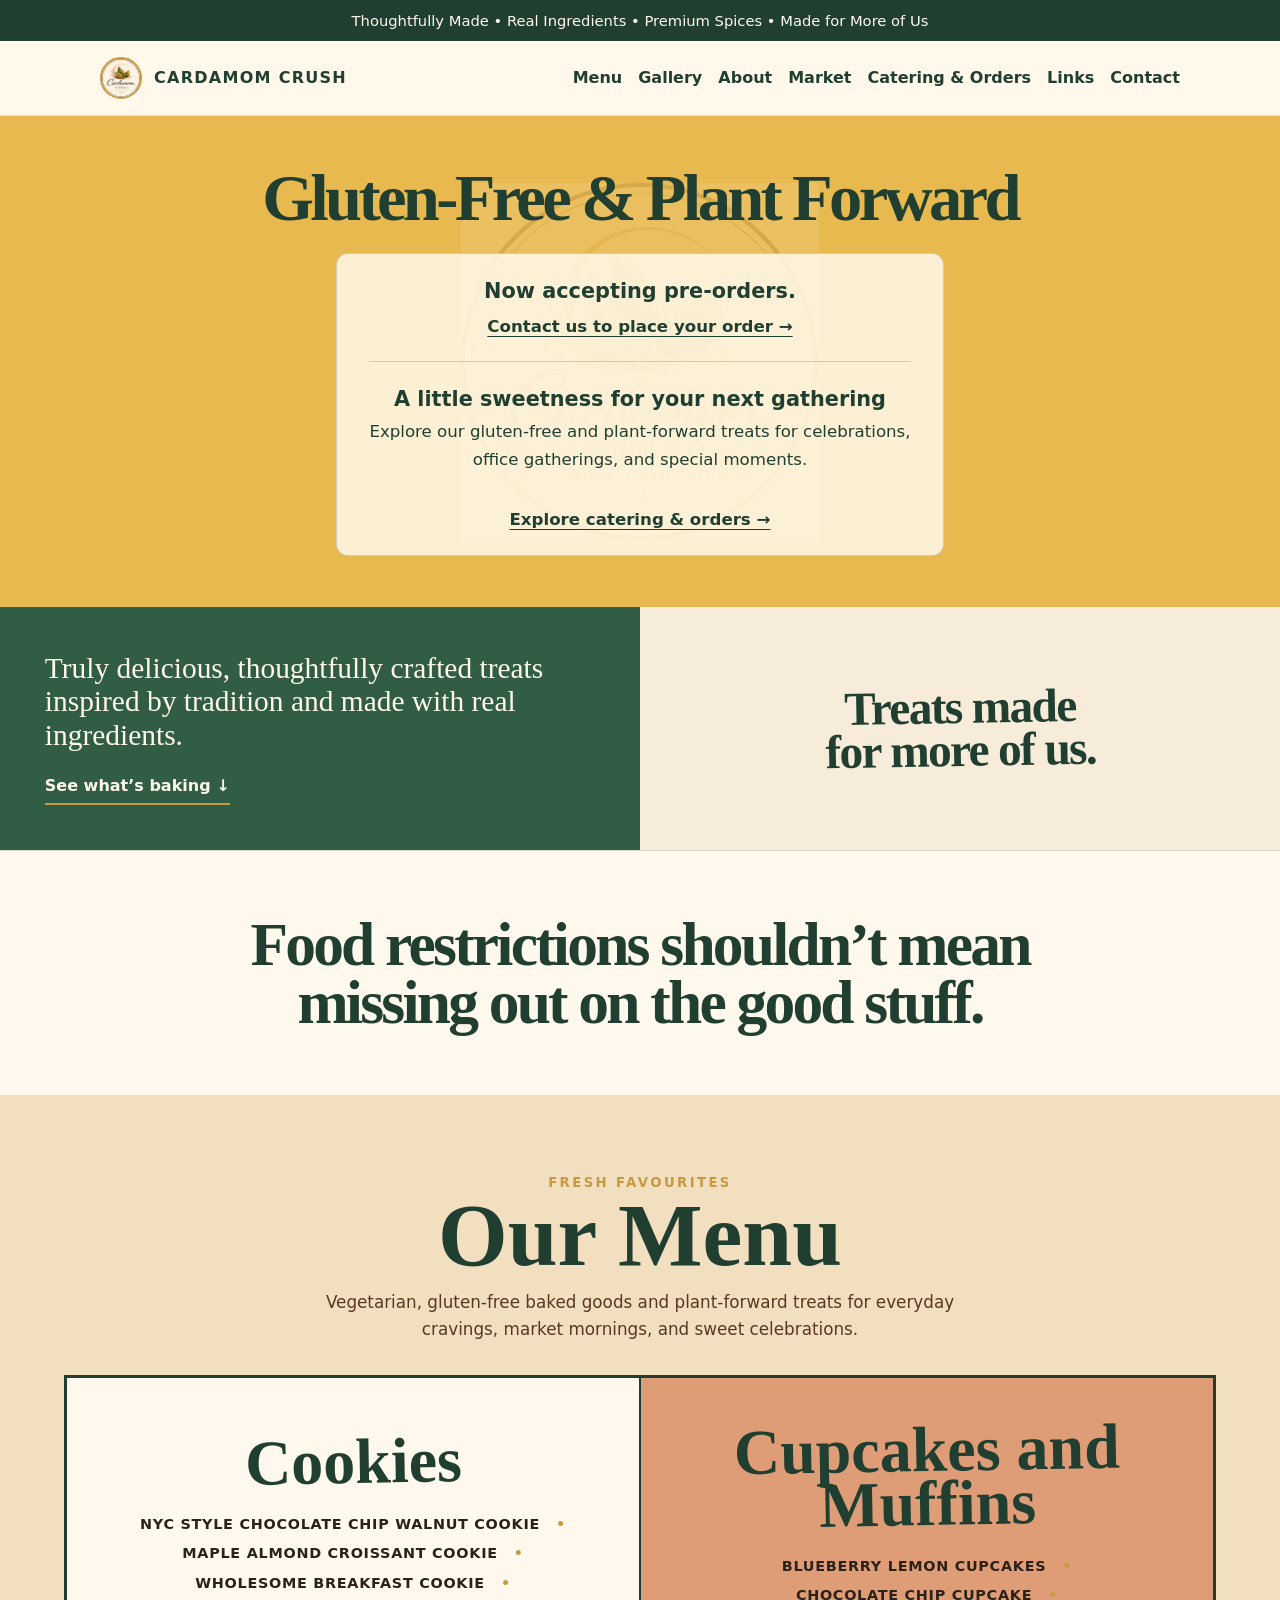
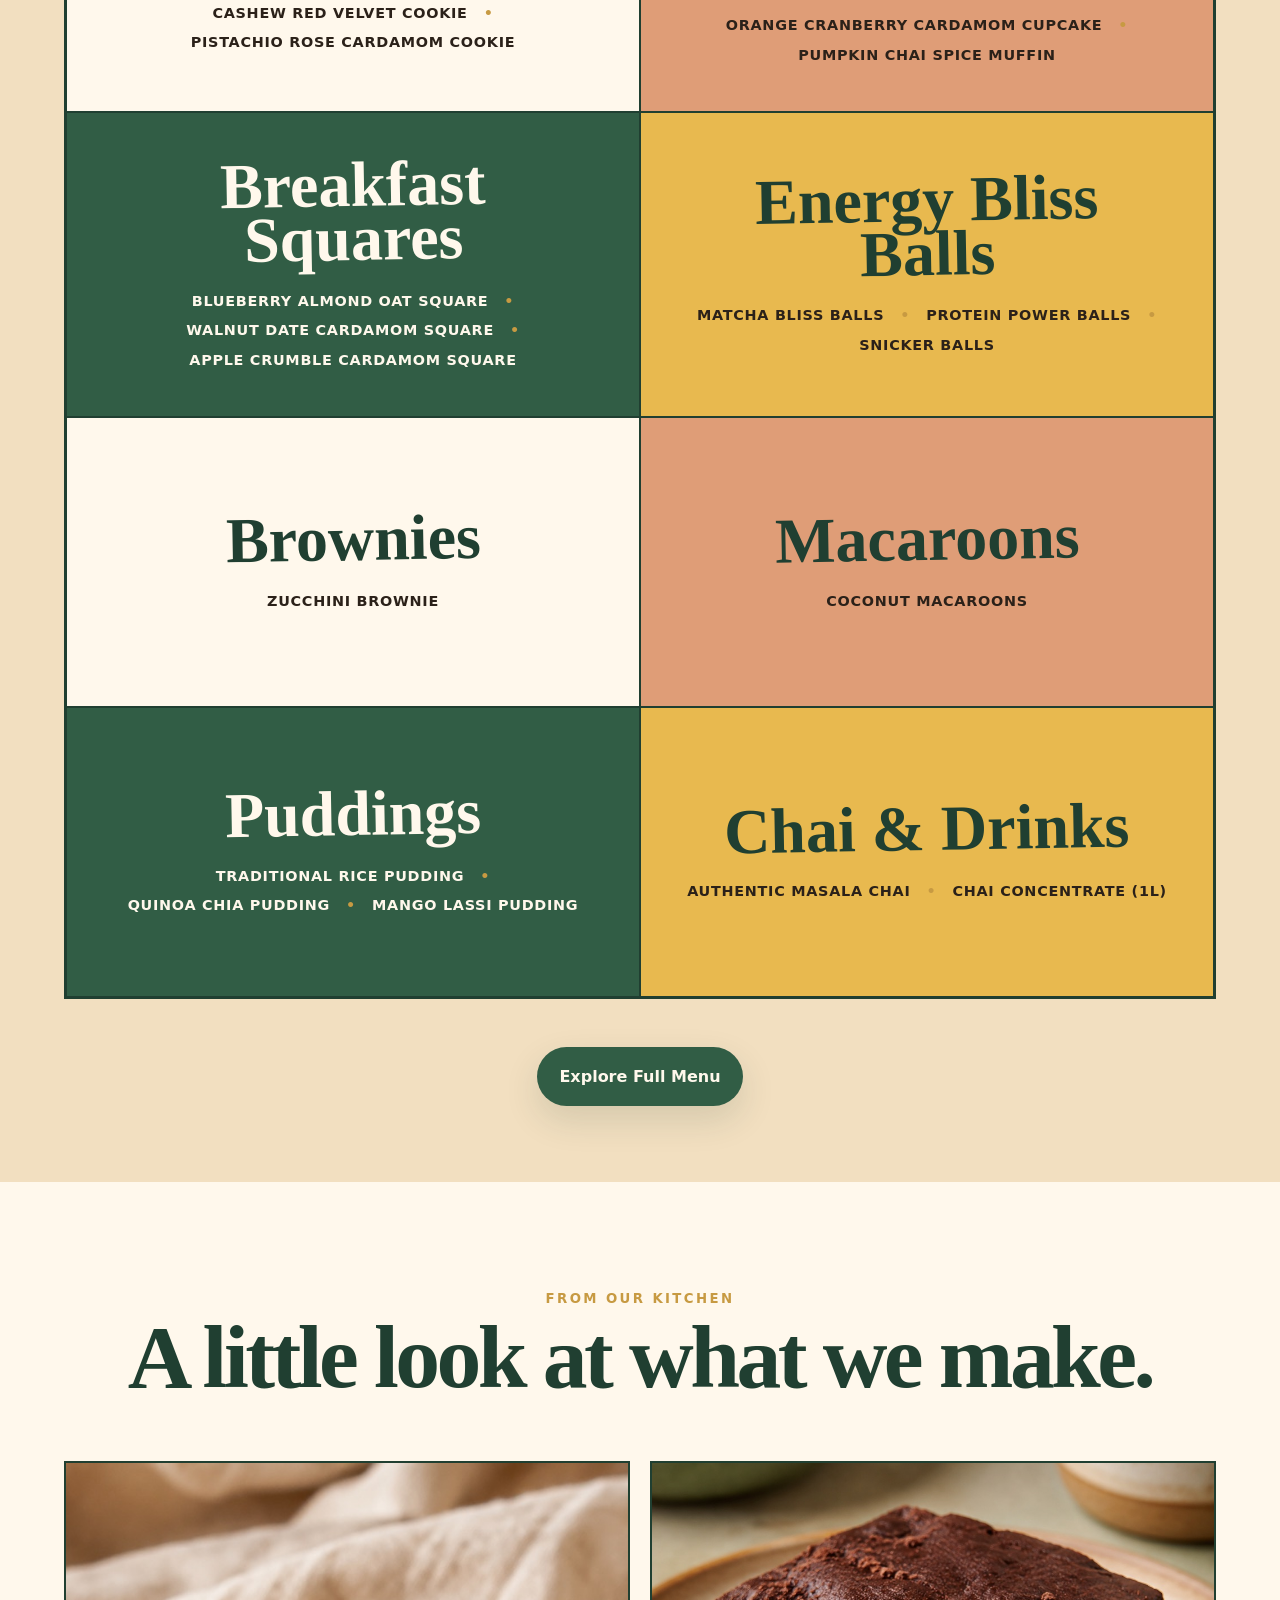
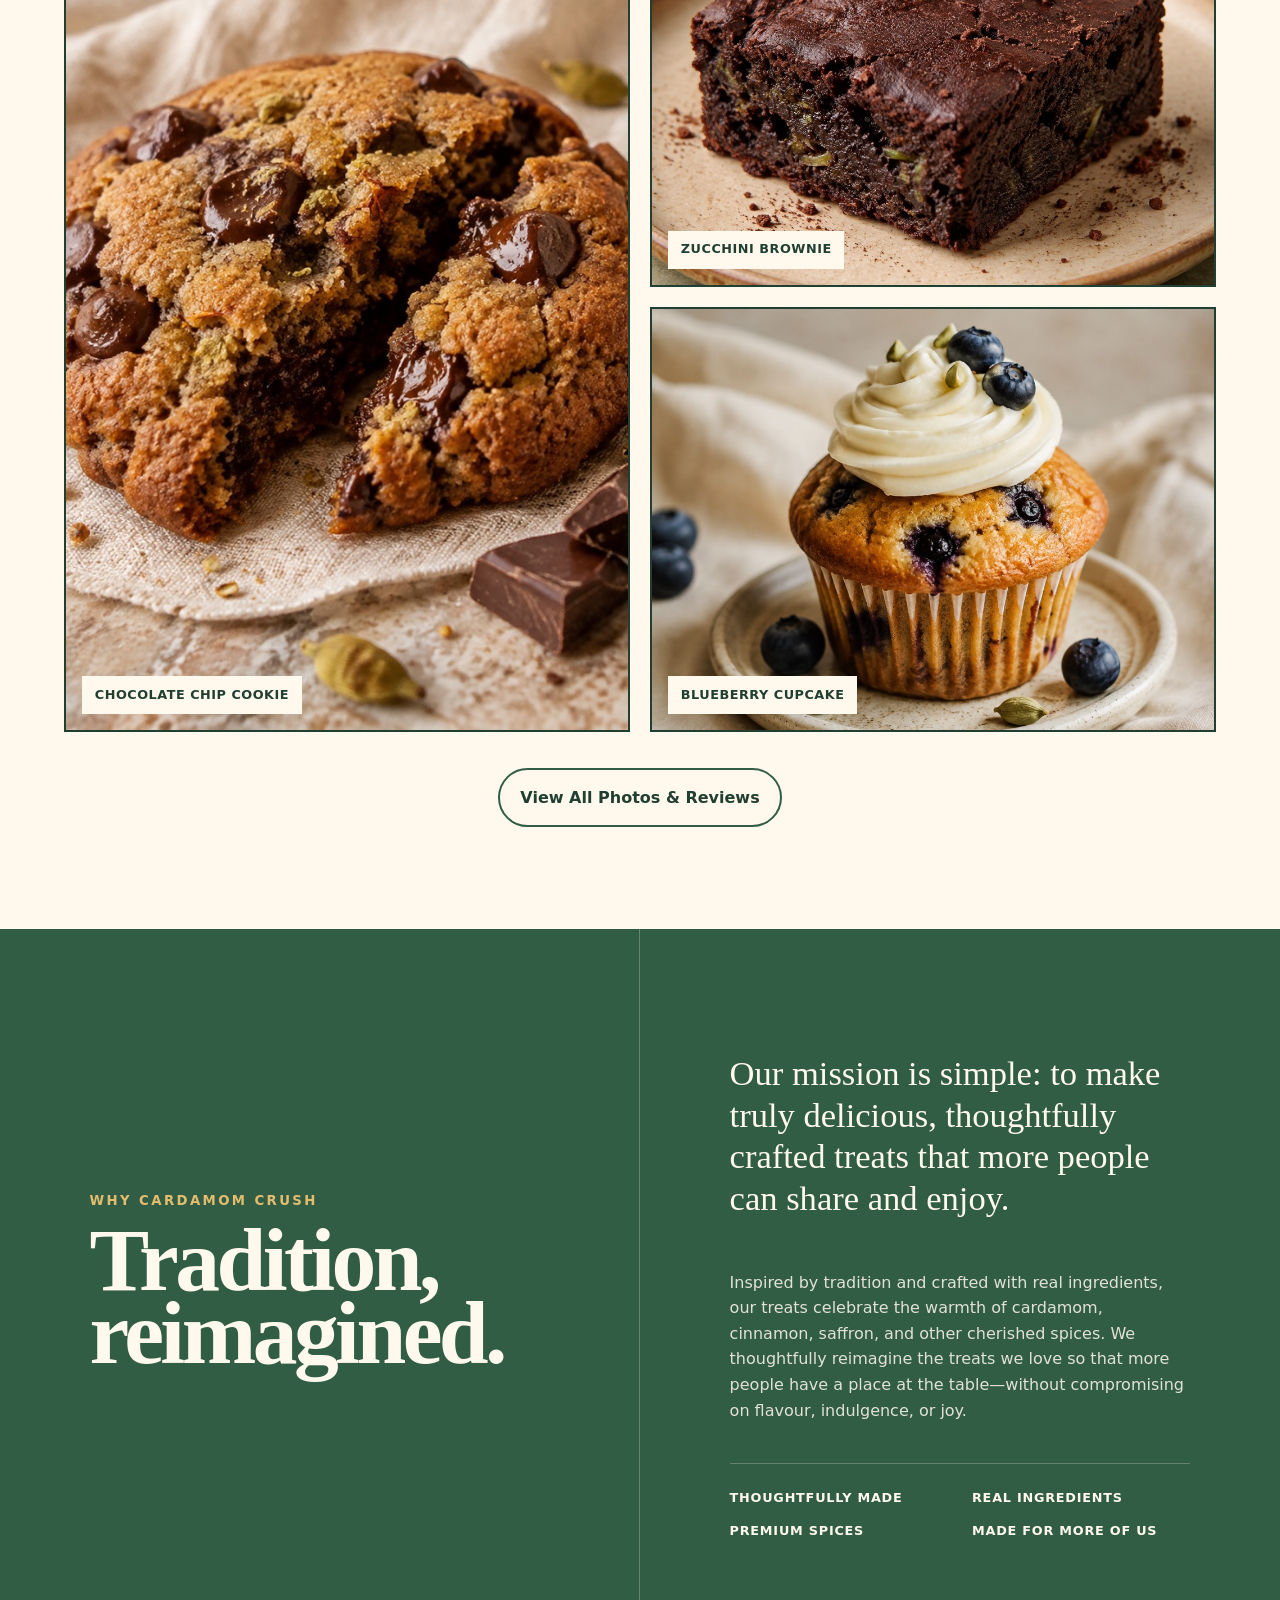
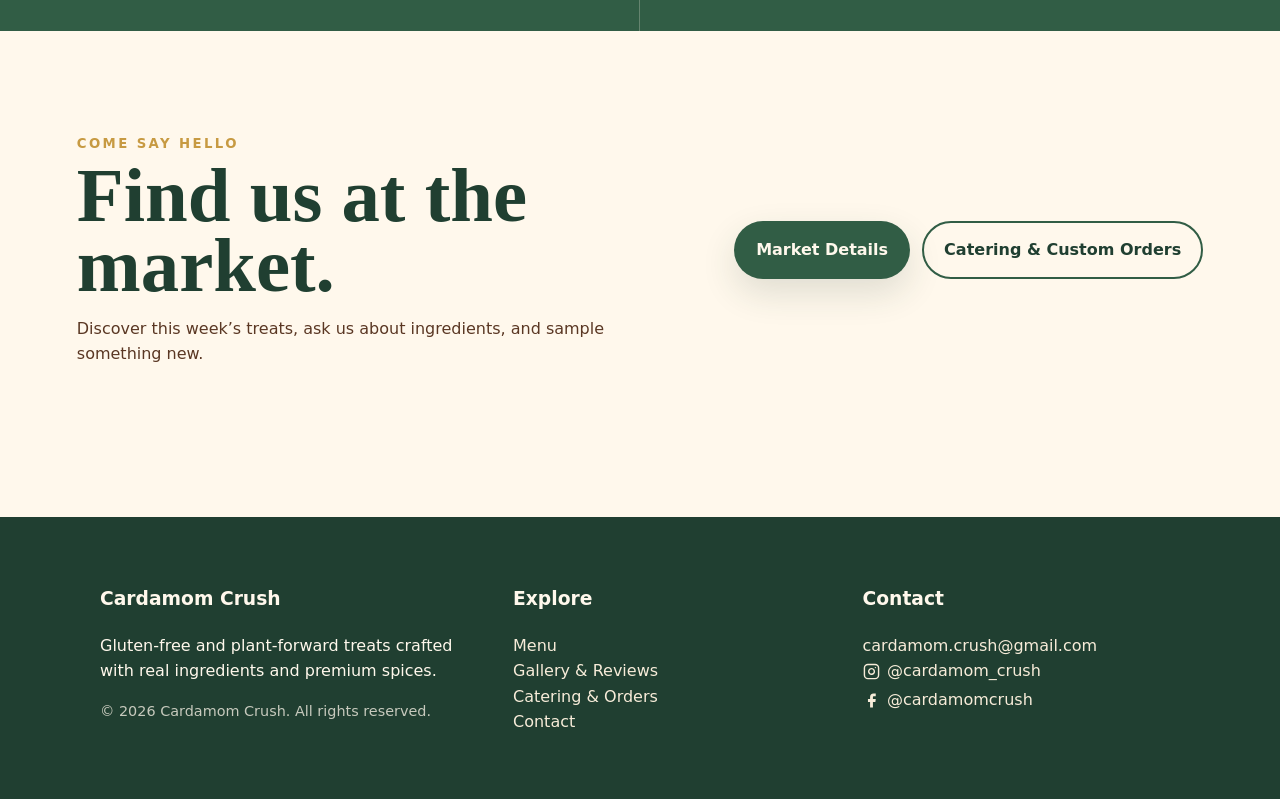
==== commit 8cc1f891: "Add editable homepage announcements and contact form link" ====
--- a/index.html
+++ b/index.html
@@ -16,7 +16,7 @@
     <meta property="og:image" content="https://cardamomcrush.ca/assets/cardamom-crush-logo.png">
     <link rel="icon" href="assets/cardamom-crush-logo.png">
     <link rel="apple-touch-icon" href="assets/cardamom-crush-logo.png">
-    <link rel="stylesheet" href="styles.css">
+    <link rel="stylesheet" href="styles.css?v=announcement-panel">
     <script src="https://identity.netlify.com/v1/netlify-identity-widget.js"></script>
     <script type="application/ld+json">
     {
@@ -51,6 +51,7 @@
         <header class="editorial-hero">
             <div class="editorial-hero-main">
                 <h1>Gluten-Free &amp; Plant Forward</h1>
+                <section class="editorial-announcements" data-editable="announcements" aria-label="Latest announcements" hidden></section>
             </div>
             <div class="editorial-hero-side">
                 <div class="editorial-intro">
@@ -142,7 +143,7 @@
         </div>
     </footer>
     <script src="editable-data.js"></script>
-    <script src="script.js"></script>
+    <script src="script.js?v=announcements"></script>
     <script>
         if (window.netlifyIdentity) {
             window.netlifyIdentity.on("init", function (user) {
--- a/styles.css
+++ b/styles.css
@@ -55,7 +55,16 @@
 /* Editorial home page */
 .editorial-home{overflow:hidden;background:var(--cream)}
 .editorial-hero{display:grid;grid-template-columns:1fr;border-bottom:1px solid rgba(32,63,49,.18)}
-.editorial-hero-main{position:relative;isolation:isolate;overflow:hidden;display:flex;justify-content:center;align-items:center;min-height:clamp(190px,22vw,300px);padding:clamp(2.25rem,4vw,4rem);background:#e8b94f;text-align:center}
+.editorial-hero-main{position:relative;isolation:isolate;overflow:hidden;display:flex;flex-direction:column;gap:1.5rem;justify-content:center;align-items:center;min-height:clamp(190px,22vw,300px);padding:clamp(2.25rem,4vw,4rem);background:#e8b94f;text-align:center}
+.editorial-preorder{margin:0;max-width:32rem;font-size:clamp(.95rem,1.3vw,1.15rem);line-height:1.7;color:var(--green-dark)}
+.editorial-preorder strong{font-size:1.25em;font-weight:700}
+.editorial-announcements{display:grid;gap:1.25rem;width:min(100%,38rem);padding:1.25rem clamp(1rem,3vw,2rem);box-sizing:border-box;border:1px solid rgba(32,63,49,.2);border-radius:12px;background:rgba(255,250,236,.85);text-align:center}
+.editorial-announcements .editorial-preorder{max-width:none;overflow-wrap:anywhere}
+.editorial-announcements .editorial-preorder + .editorial-preorder{border-top:1px solid rgba(32,63,49,.2);padding-top:1.25rem}
+.editorial-announcements[hidden]{display:none}
+.announcement-message{display:block;white-space:pre-line;overflow-wrap:anywhere}
+.editorial-preorder a{display:inline-block;margin-top:.25rem;color:inherit;font-weight:600;text-decoration:underline;text-underline-offset:4px;text-decoration-thickness:1px}
+.editorial-preorder a:hover{text-decoration-thickness:2px}
 .editorial-hero-main::before{content:"";position:absolute;z-index:-1;inset:50% auto auto 50%;width:clamp(180px,28vw,390px);aspect-ratio:1;transform:translate(-50%,-50%);background:url("assets/cardamom-crush-logo.png") center/contain no-repeat;opacity:.1;filter:saturate(.7);pointer-events:none}
 .editorial-hero-main .eyebrow{color:var(--green-dark)}
 .editorial-hero h1{width:100%;max-width:100%;margin:0;font-family:Georgia,serif;font-size:clamp(1rem,5.2vw,6.5rem);line-height:.92;letter-spacing:-.055em;color:var(--green-dark);text-align:center;white-space:nowrap}
